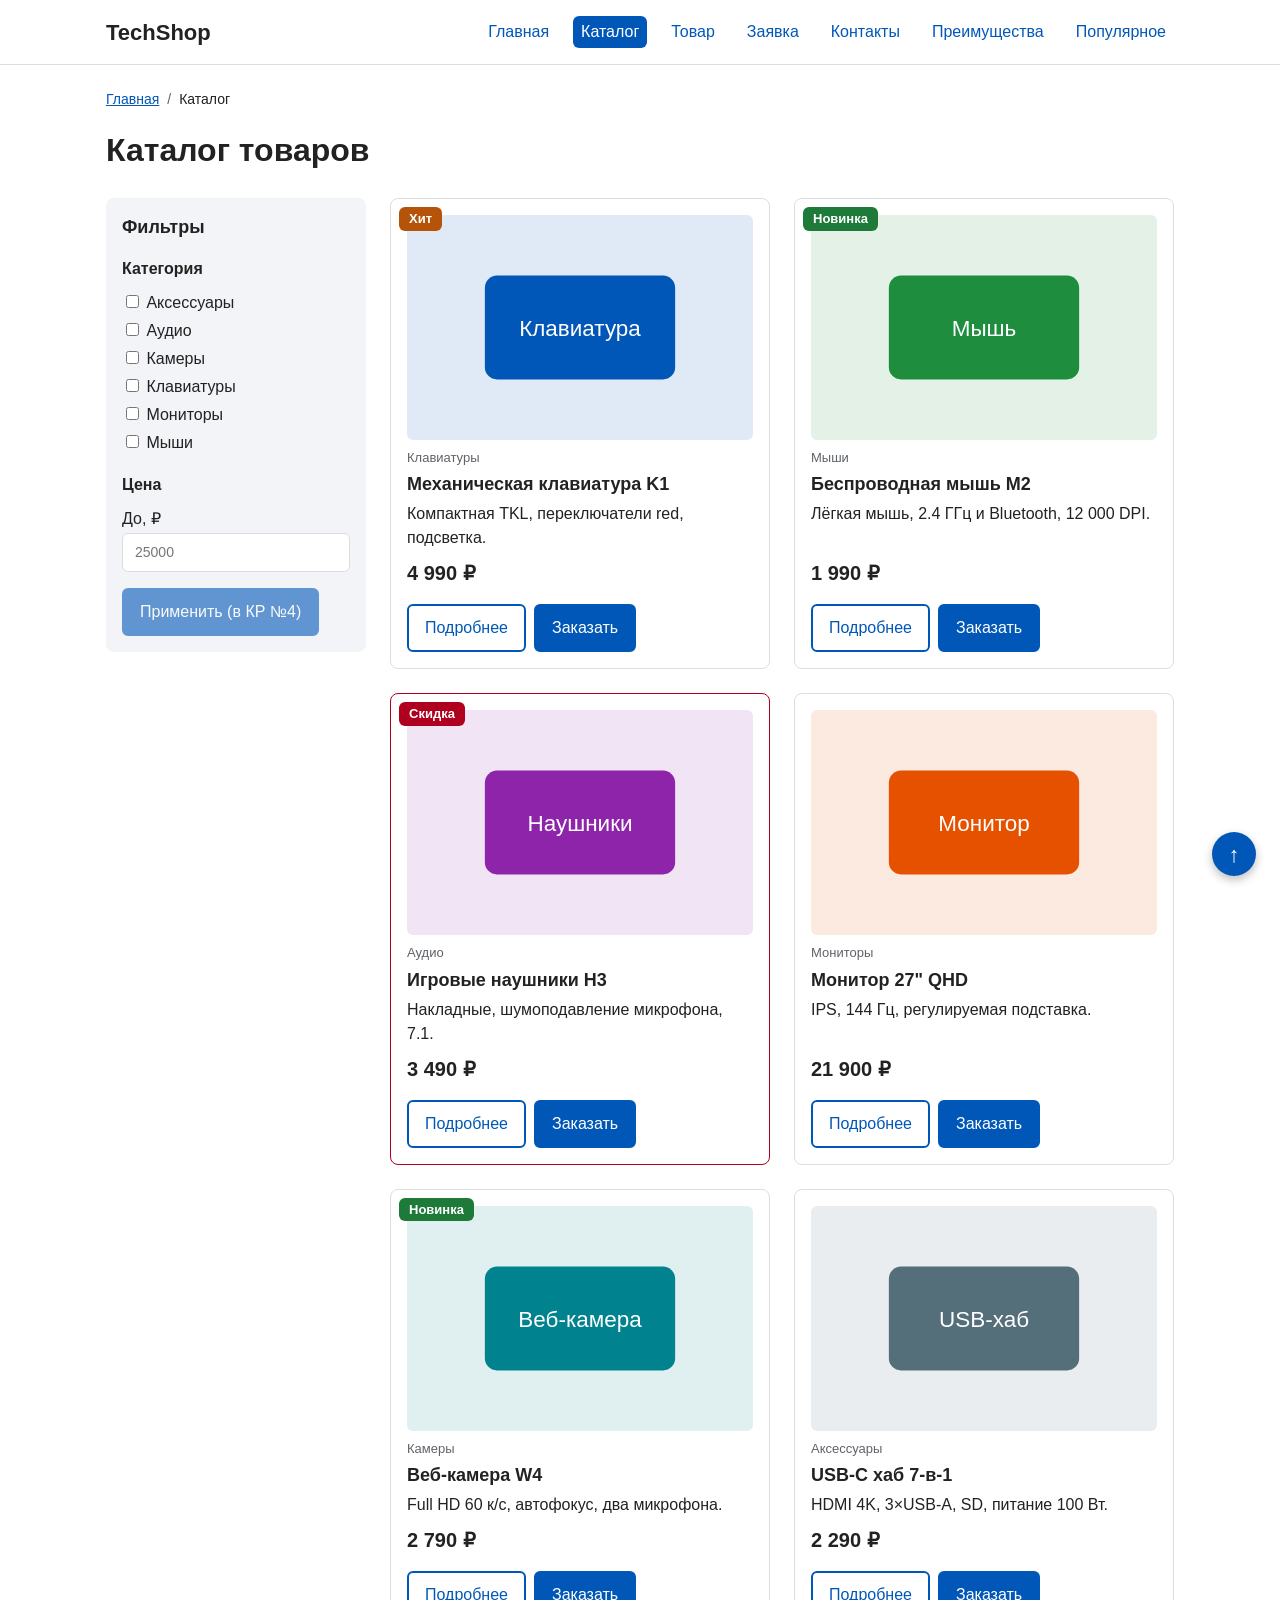
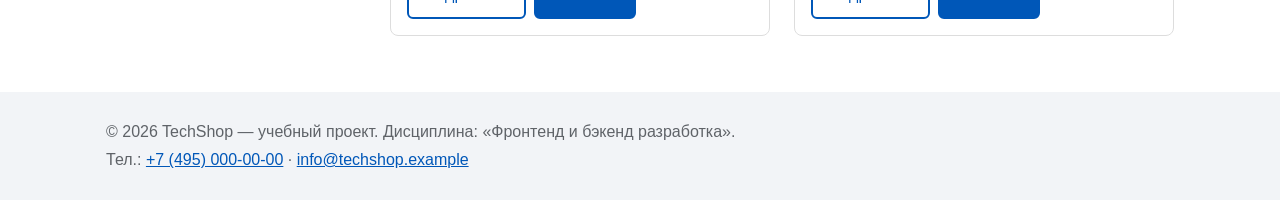
==== catalog.html @ a7a815f6 "feat: добавлена полная структура многостраничного сайта" ====
<!DOCTYPE html>
<html lang="ru">
<head>
  <meta charset="UTF-8">
  <meta name="viewport" content="width=device-width, initial-scale=1.0">
  <title>Каталог — TechShop</title>
  <meta name="description" content="Каталог компьютерной периферии TechShop: клавиатуры, мыши, наушники, мониторы.">
  <link rel="stylesheet" href="css/style.css">
  <script src="js/main.js" defer></script>
</head>
<body>
  <a class="skip-link" href="#main">Перейти к содержимому</a>
  <header class="site-header">
    <div class="site-header__inner">
      <a class="site-header__logo" href="index.html">TechShop</a>
      <nav class="site-nav" aria-label="Основная навигация">
        <ul class="site-nav__list">
          <li class="site-nav__item"><a class="site-nav__link" href="index.html">Главная</a></li>
          <li class="site-nav__item"><a class="site-nav__link site-nav__link--active" href="catalog.html" aria-current="page">Каталог</a></li>
          <li class="site-nav__item"><a class="site-nav__link" href="product.html">Товар</a></li>
          <li class="site-nav__item"><a class="site-nav__link" href="order.html">Заявка</a></li>
          <li class="site-nav__item"><a class="site-nav__link" href="contacts.html">Контакты</a></li>
          <li class="site-nav__item"><a class="site-nav__link" href="index.html#advantages">Преимущества</a></li>
          <li class="site-nav__item"><a class="site-nav__link" href="index.html#popular">Популярное</a></li>
        </ul>
      </nav>
    </div>
  </header>

  <main class="page" id="main">
    <nav class="breadcrumbs" aria-label="Хлебные крошки">
      <ol class="breadcrumbs__list">
        <li class="breadcrumbs__item"><a href="index.html">Главная</a></li>
        <li class="breadcrumbs__item" aria-current="page">Каталог</li>
      </ol>
    </nav>
    <h1 class="page__title">Каталог товаров</h1>
    <div class="catalog-layout">
      <aside class="filters" aria-label="Фильтры каталога">
        <h2 class="filters__title">Фильтры</h2>
        <form class="filters__form" action="#" method="get">
          <fieldset class="filters__group">
            <legend class="filters__legend">Категория</legend>
            <ul class="filters__list">
          <li class="filters__item"><label class="filters__label"><input type="checkbox" name="category" value="Аксессуары"> Аксессуары</label></li>
          <li class="filters__item"><label class="filters__label"><input type="checkbox" name="category" value="Аудио"> Аудио</label></li>
          <li class="filters__item"><label class="filters__label"><input type="checkbox" name="category" value="Камеры"> Камеры</label></li>
          <li class="filters__item"><label class="filters__label"><input type="checkbox" name="category" value="Клавиатуры"> Клавиатуры</label></li>
          <li class="filters__item"><label class="filters__label"><input type="checkbox" name="category" value="Мониторы"> Мониторы</label></li>
          <li class="filters__item"><label class="filters__label"><input type="checkbox" name="category" value="Мыши"> Мыши</label></li>
            </ul>
          </fieldset>
          <fieldset class="filters__group">
            <legend class="filters__legend">Цена</legend>
            <label class="filters__label" for="price-max">До, ₽</label>
            <input class="order-form__input" id="price-max" name="price-max" type="number" min="0" step="500" placeholder="25000">
          </fieldset>
          <button class="button" type="button" disabled>Применить (в КР №4)</button>
        </form>
      </aside>
      <section class="catalog-layout__list" aria-label="Список товаров">
        <div class="catalog-grid catalog-grid--two">
        <article class="product-card">
          <span class="product-card__badge product-card__badge--hit">Хит</span>
          <img class="product-card__image" src="images/keyboard.svg" alt="Механическая клавиатура K1" width="400" height="260" loading="lazy">
          <p class="product-card__category">Клавиатуры</p>
          <h3 class="product-card__title">Механическая клавиатура K1</h3>
          <p class="product-card__description">Компактная TKL, переключатели red, подсветка.</p>
          <p class="product-card__price">4 990 ₽</p>
          <div class="product-card__actions">
            <a class="button button--outline" href="product.html">Подробнее</a>
          <button class="button product-card__button" type="button" data-product="Механическая клавиатура K1">Заказать</button>
          </div>
        </article>
        <article class="product-card">
          <span class="product-card__badge product-card__badge--new">Новинка</span>
          <img class="product-card__image" src="images/mouse.svg" alt="Беспроводная мышь M2" width="400" height="260" loading="lazy">
          <p class="product-card__category">Мыши</p>
          <h3 class="product-card__title">Беспроводная мышь M2</h3>
          <p class="product-card__description">Лёгкая мышь, 2.4 ГГц и Bluetooth, 12 000 DPI.</p>
          <p class="product-card__price">1 990 ₽</p>
          <div class="product-card__actions">
            <a class="button button--outline" href="product.html">Подробнее</a>
          <button class="button product-card__button" type="button" data-product="Беспроводная мышь M2">Заказать</button>
          </div>
        </article>
        <article class="product-card product-card--discount">
          <span class="product-card__badge product-card__badge--sale">Скидка</span>
          <img class="product-card__image" src="images/headset.svg" alt="Игровые наушники H3" width="400" height="260" loading="lazy">
          <p class="product-card__category">Аудио</p>
          <h3 class="product-card__title">Игровые наушники H3</h3>
          <p class="product-card__description">Накладные, шумоподавление микрофона, 7.1.</p>
          <p class="product-card__price">3 490 ₽</p>
          <div class="product-card__actions">
            <a class="button button--outline" href="product.html">Подробнее</a>
          <button class="button product-card__button" type="button" data-product="Игровые наушники H3">Заказать</button>
          </div>
        </article>
        <article class="product-card">
          <img class="product-card__image" src="images/monitor.svg" alt="Монитор 27" QHD" width="400" height="260" loading="lazy">
          <p class="product-card__category">Мониторы</p>
          <h3 class="product-card__title">Монитор 27" QHD</h3>
          <p class="product-card__description">IPS, 144 Гц, регулируемая подставка.</p>
          <p class="product-card__price">21 900 ₽</p>
          <div class="product-card__actions">
            <a class="button button--outline" href="product.html">Подробнее</a>
          <button class="button product-card__button" type="button" data-product="Монитор 27" QHD">Заказать</button>
          </div>
        </article>
        <article class="product-card">
          <span class="product-card__badge product-card__badge--new">Новинка</span>
          <img class="product-card__image" src="images/webcam.svg" alt="Веб-камера W4" width="400" height="260" loading="lazy">
          <p class="product-card__category">Камеры</p>
          <h3 class="product-card__title">Веб-камера W4</h3>
          <p class="product-card__description">Full HD 60 к/с, автофокус, два микрофона.</p>
          <p class="product-card__price">2 790 ₽</p>
          <div class="product-card__actions">
            <a class="button button--outline" href="product.html">Подробнее</a>
          <button class="button product-card__button" type="button" data-product="Веб-камера W4">Заказать</button>
          </div>
        </article>
        <article class="product-card">
          <img class="product-card__image" src="images/hub.svg" alt="USB-C хаб 7-в-1" width="400" height="260" loading="lazy">
          <p class="product-card__category">Аксессуары</p>
          <h3 class="product-card__title">USB-C хаб 7-в-1</h3>
          <p class="product-card__description">HDMI 4K, 3×USB-A, SD, питание 100 Вт.</p>
          <p class="product-card__price">2 290 ₽</p>
          <div class="product-card__actions">
            <a class="button button--outline" href="product.html">Подробнее</a>
          <button class="button product-card__button" type="button" data-product="USB-C хаб 7-в-1">Заказать</button>
          </div>
        </article>
        </div>
      </section>
    </div>
  </main>

  <footer class="site-footer" id="contacts">
    <div class="site-footer__inner">
      <p class="site-footer__text">&copy; 2026 TechShop — учебный проект. Дисциплина: «Фронтенд и бэкенд разработка».</p>
      <p class="site-footer__text">Тел.: <a href="tel:+74950000000">+7 (495) 000-00-00</a> · <a href="mailto:info@techshop.example">info@techshop.example</a></p>
    </div>
  </footer>
  <a class="to-top" href="#main" aria-label="Наверх">↑</a>

  <dialog class="order-dialog" id="order-dialog" aria-labelledby="order-dialog-title">
    <h2 id="order-dialog-title">Быстрая заявка</h2>
    <form class="order-form" id="order-form" action="#" method="post" novalidate>
      <input id="selected-product" name="selected-product" type="hidden">
      <p class="order-form__selected" id="selected-product-label" hidden></p>
      <div class="order-form__field">
        <label class="order-form__label" for="order-name">Имя</label>
        <input class="order-form__input" id="order-name" name="name" type="text" placeholder="Введите ваше имя" minlength="2" autocomplete="given-name" required>
      </div>
      <div class="order-form__field">
        <label class="order-form__label" for="order-email">E-mail</label>
        <input class="order-form__input" id="order-email" name="email" type="email" placeholder="example@mail.ru" autocomplete="email" required>
      </div>
      <div class="order-form__field">
        <label class="order-form__label" for="order-phone">Телефон</label>
        <input class="order-form__input" id="order-phone" name="phone" type="tel" inputmode="tel" placeholder="+7 (900) 000-00-00" pattern="^\+7 \(\d{3}\) \d{3}-\d{2}-\d{2}$" required>
        <small class="order-form__hint">Формат: +7 (900) 000-00-00</small>
      </div>
      <div class="order-form__field">
        <label class="order-form__label" for="order-topic">Тема заявки</label>
        <select class="order-form__input" id="order-topic" name="topic" required>
          <option value="">Выберите тему</option>
          <option value="product">Заказ товара</option>
          <option value="consultation">Консультация</option>
          <option value="delivery">Доставка</option>
        </select>
      </div>
      <div class="order-form__field">
        <label class="order-form__label" for="order-comment">Комментарий</label>
        <textarea class="order-form__input" id="order-comment" name="comment" rows="3" placeholder="Дополнительная информация"></textarea>
      </div>
      <div class="order-form__field order-form__field--checkbox">
        <label class="order-form__label order-form__label--inline"><input id="order-agreement" name="agreement" type="checkbox" required> Я согласен на обработку данных</label>
      </div>
      <div class="order-form__actions">
        <button class="button button--outline" type="button" id="close-order-dialog">Закрыть</button>
        <button class="button" type="submit">Отправить заявку</button>
      </div>
    </form>
  </dialog>
  <p class="success-message" id="success-message" role="status" hidden>Заявка успешно отправлена!</p>
</body>
</html>
---- css/style.css ----
/* ===== Переменные ===== */
:root {
  --color-primary: #0057b8;
  --color-primary-dark: #003f86;
  --color-text: #222222;
  --color-bg: #ffffff;
  --color-bg-alt: #f2f4f7;
  --color-bg-hero: #eef5ff;
  --color-border: #dddddd;
  --color-danger: #b00020;
  --color-success: #1e7a38;
  --color-muted: #5f6368;
  --color-disabled: #cccccc;
  --color-hit: #b45309;
  --color-new: #1e7a38;
  --color-sale: #b00020;

  --space-xs: 4px;
  --space-sm: 8px;
  --space-md: 16px;
  --space-lg: 24px;
  --space-xl: 32px;

  --radius-sm: 6px;
  --radius-md: 8px;
  --radius-lg: 12px;
  --font-main: Arial, Helvetica, sans-serif;
  --container: 1100px;
  --header-height: 64px;
}

/* ===== База ===== */
* { box-sizing: border-box; }
html { scroll-behavior: smooth; scroll-padding-top: calc(var(--header-height) + var(--space-md)); }
body { margin: 0; font-family: var(--font-main); line-height: 1.5; color: var(--color-text); background: var(--color-bg); }
img { max-width: 100%; height: auto; display: block; }
a { color: var(--color-primary); }
a:focus-visible, input:focus-visible, select:focus-visible, textarea:focus-visible, summary:focus-visible {
  outline: 2px solid var(--color-primary); outline-offset: 3px;
}

.skip-link { position: absolute; left: var(--space-md); top: -100px; z-index: 300; padding: var(--space-sm) var(--space-md); background: var(--color-primary); color: #fff; border-radius: var(--radius-sm); }
.skip-link:focus { top: var(--space-sm); }

.page, .site-header__inner, .site-footer__inner { max-width: var(--container); margin: 0 auto; padding: var(--space-lg) var(--space-md); }
.page__title { margin: 0 0 var(--space-lg); }

/* ===== Шапка (sticky + z-index) ===== */
.site-header { position: sticky; top: 0; z-index: 100; background: var(--color-bg); border-bottom: 1px solid var(--color-border); }
.site-header__inner { display: flex; align-items: center; justify-content: space-between; flex-wrap: wrap; gap: var(--space-md); padding-top: var(--space-sm); padding-bottom: var(--space-sm); min-height: var(--header-height); }
.site-header__logo { font-size: 22px; font-weight: bold; text-decoration: none; color: var(--color-text); }
.site-nav__list { display: flex; flex-wrap: wrap; gap: var(--space-xs) var(--space-md); margin: 0; padding: 0; list-style: none; }
.site-nav__link { display: inline-block; padding: var(--space-xs) var(--space-sm); text-decoration: none; border-radius: var(--radius-sm); color: var(--color-primary); }
.site-nav__link:hover { background: var(--color-bg-hero); text-decoration: underline; }
.site-nav__link--active { background: var(--color-primary); color: #fff; }
.site-nav__link--active:hover { background: var(--color-primary-dark); }

/* ===== Подвал ===== */
.site-footer { background: var(--color-bg-alt); margin-top: var(--space-xl); }
.site-footer__text { margin: var(--space-xs) 0; color: var(--color-muted); }

/* ===== Кнопки ===== */
.button { display: inline-block; padding: 10px var(--space-md); font: inherit; color: #fff; background: var(--color-primary); border: 2px solid var(--color-primary); border-radius: var(--radius-sm); text-decoration: none; cursor: pointer; transition: background-color .2s, color .2s; }
.button:hover { background: var(--color-primary-dark); border-color: var(--color-primary-dark); }
.button:focus-visible { outline: 2px solid var(--color-primary); outline-offset: 3px; }
.button--outline { background: transparent; color: var(--color-primary); }
.button--outline:hover { color: #fff; }
button:disabled, .button--disabled { opacity: .6; cursor: not-allowed; }

/* ===== Hero ===== */
.hero { display: flex; align-items: center; min-height: 280px; padding: var(--space-xl); background: var(--color-bg-hero); border-radius: var(--radius-lg); margin-bottom: var(--space-xl); }
.hero__title { margin: 0 0 var(--space-md); font-size: 36px; }
.hero__text { max-width: 560px; margin: 0 0 var(--space-lg); font-size: 18px; }
.hero__actions { display: flex; flex-wrap: wrap; gap: var(--space-md); }

/* ===== Секции ===== */
.section { margin-bottom: var(--space-xl); }
.section__title { margin: 0 0 var(--space-md); }
.section__more { text-align: center; margin-top: var(--space-lg); }

.advantages { display: grid; grid-template-columns: repeat(auto-fit, minmax(210px, 1fr)); gap: var(--space-md); margin: 0; padding: 0; list-style: none; }
.advantages__item { padding: var(--space-md); background: var(--color-bg-alt); border-radius: var(--radius-md); }
.advantages__title { margin: 0 0 var(--space-xs); font-size: 18px; }
.advantages__item p { margin: 0; }

.note { padding: var(--space-md); border-left: 4px solid var(--color-primary); background: var(--color-bg-alt); border-radius: 0 var(--radius-md) var(--radius-md) 0; }
.note__title { margin: 0 0 var(--space-sm); font-size: 18px; }
.note__list { margin: 0; padding-left: var(--space-lg); }

/* ===== Сетка каталога (Grid) ===== */
.catalog-grid { display: grid; grid-template-columns: repeat(auto-fill, minmax(260px, 1fr)); gap: var(--space-lg); }
.catalog-layout { display: grid; grid-template-columns: 260px 1fr; gap: var(--space-lg); align-items: start; }
.catalog-layout__list { min-width: 0; }

/* ===== Карточка товара (relative + absolute badge) ===== */
.product-card { position: relative; display: flex; flex-direction: column; padding: var(--space-md); background: var(--color-bg); border: 1px solid var(--color-border); border-radius: var(--radius-md); transition: transform .2s, box-shadow .2s; }
.product-card:hover { transform: translateY(-4px); box-shadow: 0 8px 16px rgba(0,0,0,.12); }
.product-card:focus-within { box-shadow: 0 0 0 3px rgba(0,87,184,.25); }
.product-card--discount { border-color: var(--color-sale); }
.product-card__image { width: 100%; border-radius: var(--radius-sm); margin-bottom: var(--space-sm); }
.product-card__category { margin: 0; font-size: 13px; color: var(--color-muted); }
.product-card__title { margin: var(--space-xs) 0; font-size: 18px; }
.product-card__description { margin: 0 0 var(--space-sm); flex: 1; }
.product-card__price { margin: 0 0 var(--space-md); font-size: 20px; font-weight: bold; }
.product-card__actions { display: flex; flex-wrap: wrap; gap: var(--space-sm); }
.product-card__badge { position: absolute; top: var(--space-sm); left: var(--space-sm); z-index: 1; margin: 0; padding: 2px 10px; font-size: 13px; font-weight: bold; color: #fff; border-radius: var(--radius-sm); background: var(--color-primary); }
.product-card__badge--hit { background: var(--color-hit); }
.product-card__badge--new { background: var(--color-new); }
.product-card__badge--sale { background: var(--color-sale); }

/* ===== Фильтры (sticky) ===== */
.filters { position: sticky; top: calc(var(--header-height) + var(--space-md)); padding: var(--space-md); background: var(--color-bg-alt); border-radius: var(--radius-md); }
.filters__title { margin: 0 0 var(--space-md); font-size: 18px; }
.filters__group { margin: 0 0 var(--space-md); padding: 0; border: 0; }
.filters__legend { padding: 0; margin-bottom: var(--space-sm); font-weight: bold; }
.filters__list { margin: 0; padding: 0; list-style: none; }
.filters__label { display: block; padding: 2px 0; }

/* ===== Страница товара ===== */
.product-page { display: grid; grid-template-columns: 1fr 1fr; gap: var(--space-xl); margin-bottom: var(--space-xl); }
.product-page__image { width: 100%; border-radius: var(--radius-md); }
.product-page__title { margin: var(--space-sm) 0; }
.product-page__price { margin: var(--space-md) 0; font-size: 30px; font-weight: bold; }
.product-page__actions { display: flex; flex-wrap: wrap; gap: var(--space-md); }
.product-page__badge { position: static; display: inline-block; }

/* ===== Таблица ===== */
.table-wrap { overflow-x: auto; }
.spec-table { width: 100%; border-collapse: collapse; }
.spec-table__caption { padding: var(--space-sm) 0; text-align: left; font-weight: bold; color: var(--color-muted); }
.spec-table th, .spec-table td { padding: 10px var(--space-md); text-align: left; border: 1px solid var(--color-border); }
.spec-table thead th { background: var(--color-primary); color: #fff; }
.spec-table tbody th { background: var(--color-bg-alt); width: 35%; }
.spec-table tbody tr:hover td { background: var(--color-bg-hero); }

/* ===== FAQ ===== */
.faq { margin-bottom: var(--space-sm); padding: var(--space-sm) var(--space-md); border: 1px solid var(--color-border); border-radius: var(--radius-sm); }
.faq__question { cursor: pointer; font-weight: bold; }
.faq__answer { margin: var(--space-sm) 0 0; }

/* ===== Хлебные крошки ===== */
.breadcrumbs { margin-bottom: var(--space-md); font-size: 14px; }
.breadcrumbs__list { display: flex; flex-wrap: wrap; gap: var(--space-sm); margin: 0; padding: 0; list-style: none; }
.breadcrumbs__item + .breadcrumbs__item::before { content: "/"; margin-right: var(--space-sm); color: var(--color-muted); }

/* ===== Две колонки ===== */
.two-col { display: grid; grid-template-columns: 2fr 1fr; gap: var(--space-xl); align-items: start; }
.contact-list { font-style: normal; }
.contact-list__item { margin: 0 0 var(--space-sm); }

/* ===== Форма ===== */
.order-form { display: flex; flex-direction: column; gap: var(--space-md); }
.order-form__grid { display: grid; grid-template-columns: repeat(auto-fit, minmax(220px, 1fr)); gap: var(--space-md); }
.order-form__field { display: flex; flex-direction: column; gap: 6px; }
.order-form__label { font-size: 14px; font-weight: bold; }
.order-form__label--inline { display: flex; align-items: center; gap: var(--space-sm); font-weight: normal; }
.order-form__input { width: 100%; padding: var(--space-sm) 12px; font: inherit; font-size: 14px; border: 1px solid var(--color-border); border-radius: var(--radius-sm); transition: border-color .2s, box-shadow .2s; }
.order-form__input:hover { border-color: var(--color-muted); }
.order-form__input:focus-visible { outline: none; border-color: var(--color-primary); box-shadow: 0 0 0 3px rgba(0,87,184,.25); }
.order-form__input:disabled { background: var(--color-bg-alt); cursor: not-allowed; }
.order-form__input[aria-invalid="true"] { border-color: var(--color-danger); background: #fff8f8; }
.order-form__hint { font-size: 12px; color: var(--color-muted); }
.order-form__selected { margin: 0; padding: var(--space-sm); background: var(--color-bg-hero); border-radius: var(--radius-sm); }
.order-form__actions { display: flex; flex-wrap: wrap; justify-content: flex-end; gap: var(--space-md); }
.order-form--page .order-form__actions { justify-content: flex-start; }

/* ===== Модальное окно (<dialog>) ===== */
.order-dialog { width: calc(100% - 32px); max-width: 500px; max-height: 90vh; padding: var(--space-lg); border: 0; border-radius: var(--radius-md); box-shadow: 0 10px 25px rgba(0,0,0,.2); }
.order-dialog::backdrop { background: rgba(0,0,0,.5); }

.success-message { position: fixed; bottom: var(--space-lg); left: 50%; transform: translateX(-50%); z-index: 250; margin: 0; padding: 12px var(--space-lg); background: #e6f4ea; color: var(--color-success); border: 1px solid var(--color-success); border-radius: var(--radius-sm); }
.success-message[hidden] { display: none; }

/* ===== Кнопка «Наверх» (fixed + z-index) ===== */
.to-top { position: fixed; right: var(--space-lg); bottom: var(--space-lg); z-index: 200; display: flex; align-items: center; justify-content: center; width: 44px; height: 44px; font-size: 22px; text-decoration: none; color: #fff; background: var(--color-primary); border-radius: 50%; box-shadow: 0 4px 10px rgba(0,0,0,.25); transition: background-color .2s; }
.to-top:hover { background: var(--color-primary-dark); }
.to-top:focus-visible { outline: 2px solid var(--color-primary); outline-offset: 3px; }

/* ===== Узкие экраны (минимум; полная адаптивность — в КР №3) ===== */
@media (max-width: 800px) {
  .catalog-layout, .product-page, .two-col { grid-template-columns: 1fr; }
  .filters { position: static; }
}
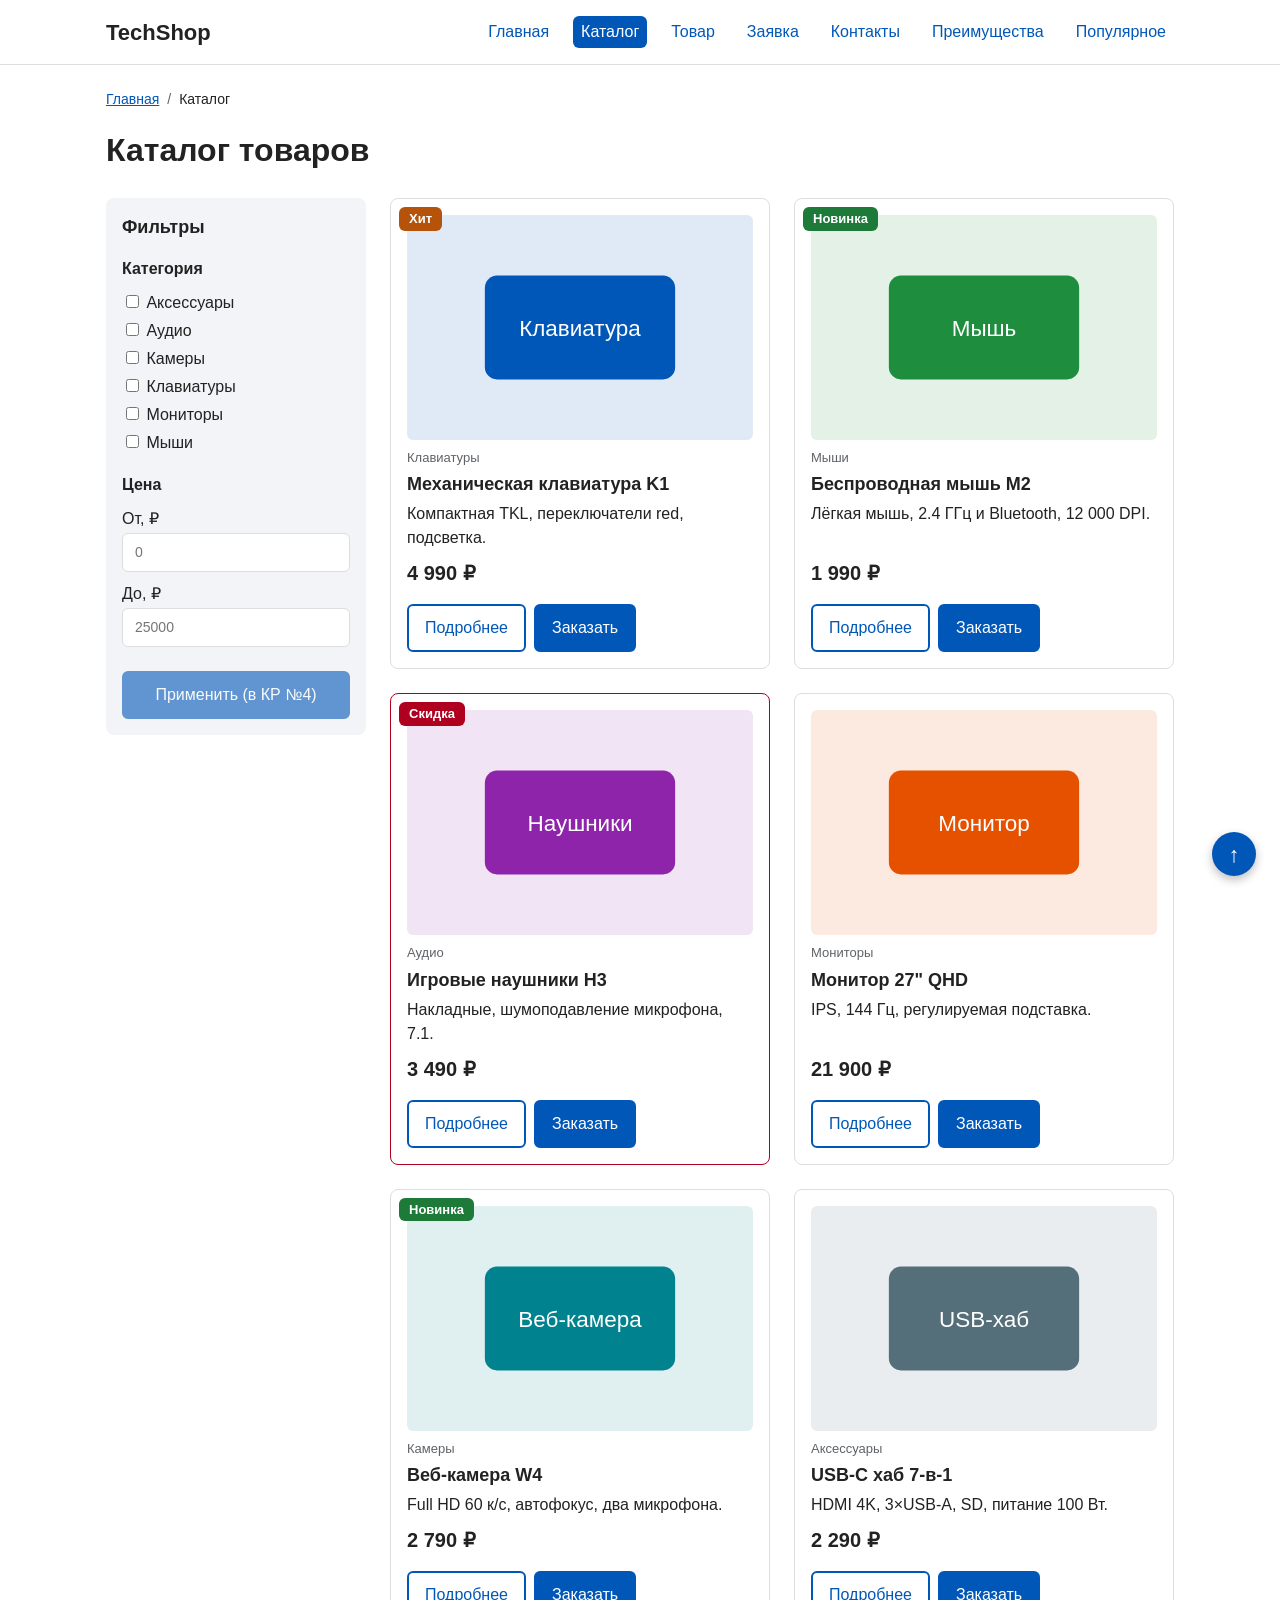
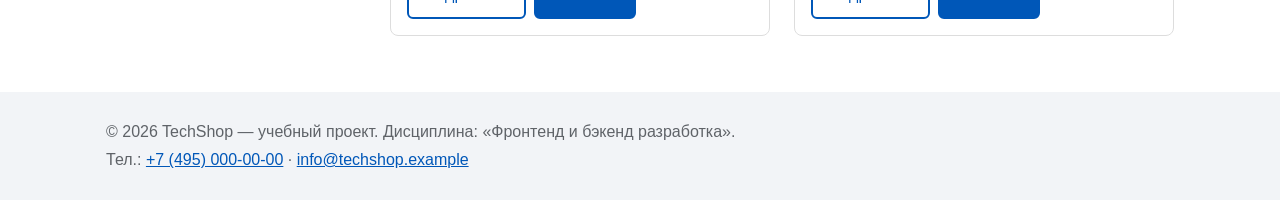
==== commit bc4c309c: "feat: add Flexbox navigation and CSS Grid catalog layout" ====
--- a/catalog.html
+++ b/catalog.html
@@ -5,6 +5,9 @@
   <meta name="viewport" content="width=device-width, initial-scale=1.0">
   <title>Каталог — TechShop</title>
   <meta name="description" content="Каталог компьютерной периферии TechShop: клавиатуры, мыши, наушники, мониторы.">
+  <meta property="og:type" content="website">
+  <meta property="og:title" content="Каталог — TechShop">
+  <meta property="og:description" content="Каталог компьютерной периферии TechShop: клавиатуры, мыши, наушники, мониторы.">
   <link rel="stylesheet" href="css/style.css">
   <script src="js/main.js" defer></script>
 </head>
@@ -36,30 +39,32 @@
     </nav>
     <h1 class="page__title">Каталог товаров</h1>
     <div class="catalog-layout">
-      <aside class="filters" aria-label="Фильтры каталога">
-        <h2 class="filters__title">Фильтры</h2>
-        <form class="filters__form" action="#" method="get">
-          <fieldset class="filters__group">
-            <legend class="filters__legend">Категория</legend>
-            <ul class="filters__list">
-          <li class="filters__item"><label class="filters__label"><input type="checkbox" name="category" value="Аксессуары"> Аксессуары</label></li>
-          <li class="filters__item"><label class="filters__label"><input type="checkbox" name="category" value="Аудио"> Аудио</label></li>
-          <li class="filters__item"><label class="filters__label"><input type="checkbox" name="category" value="Камеры"> Камеры</label></li>
-          <li class="filters__item"><label class="filters__label"><input type="checkbox" name="category" value="Клавиатуры"> Клавиатуры</label></li>
-          <li class="filters__item"><label class="filters__label"><input type="checkbox" name="category" value="Мониторы"> Мониторы</label></li>
-          <li class="filters__item"><label class="filters__label"><input type="checkbox" name="category" value="Мыши"> Мыши</label></li>
+      <aside class="catalog-filters" aria-label="Фильтры каталога">
+        <h2 class="catalog-filters__title">Фильтры</h2>
+        <form class="catalog-filters__form" action="#" method="get">
+          <fieldset class="catalog-filters__group">
+            <legend class="catalog-filters__legend">Категория</legend>
+            <ul class="catalog-filters__list">
+          <li class="catalog-filters__item"><label class="catalog-filters__label"><input type="checkbox" name="category" value="Аксессуары"> Аксессуары</label></li>
+          <li class="catalog-filters__item"><label class="catalog-filters__label"><input type="checkbox" name="category" value="Аудио"> Аудио</label></li>
+          <li class="catalog-filters__item"><label class="catalog-filters__label"><input type="checkbox" name="category" value="Камеры"> Камеры</label></li>
+          <li class="catalog-filters__item"><label class="catalog-filters__label"><input type="checkbox" name="category" value="Клавиатуры"> Клавиатуры</label></li>
+          <li class="catalog-filters__item"><label class="catalog-filters__label"><input type="checkbox" name="category" value="Мониторы"> Мониторы</label></li>
+          <li class="catalog-filters__item"><label class="catalog-filters__label"><input type="checkbox" name="category" value="Мыши"> Мыши</label></li>
             </ul>
           </fieldset>
-          <fieldset class="filters__group">
-            <legend class="filters__legend">Цена</legend>
-            <label class="filters__label" for="price-max">До, ₽</label>
-            <input class="order-form__input" id="price-max" name="price-max" type="number" min="0" step="500" placeholder="25000">
+          <fieldset class="catalog-filters__group">
+            <legend class="catalog-filters__legend">Цена</legend>
+            <label class="catalog-filters__label" for="price-min">От, ₽</label>
+            <input class="catalog-filters__input" id="price-min" name="price-min" type="number" min="0" step="500" placeholder="0">
+            <label class="catalog-filters__label" for="price-max">До, ₽</label>
+            <input class="catalog-filters__input" id="price-max" name="price-max" type="number" min="0" step="500" placeholder="25000">
           </fieldset>
           <button class="button" type="button" disabled>Применить (в КР №4)</button>
         </form>
       </aside>
-      <section class="catalog-layout__list" aria-label="Список товаров">
-        <div class="catalog-grid catalog-grid--two">
+      <section class="catalog-products" aria-label="Список товаров">
+        <div class="products-grid">
         <article class="product-card">
           <span class="product-card__badge product-card__badge--hit">Хит</span>
           <img class="product-card__image" src="images/keyboard.svg" alt="Механическая клавиатура K1" width="400" height="260" loading="lazy">
@@ -97,14 +102,14 @@
           </div>
         </article>
         <article class="product-card">
-          <img class="product-card__image" src="images/monitor.svg" alt="Монитор 27" QHD" width="400" height="260" loading="lazy">
+          <img class="product-card__image" src="images/monitor.svg" alt="Монитор 27&quot; QHD" width="400" height="260" loading="lazy">
           <p class="product-card__category">Мониторы</p>
           <h3 class="product-card__title">Монитор 27" QHD</h3>
           <p class="product-card__description">IPS, 144 Гц, регулируемая подставка.</p>
           <p class="product-card__price">21 900 ₽</p>
           <div class="product-card__actions">
             <a class="button button--outline" href="product.html">Подробнее</a>
-          <button class="button product-card__button" type="button" data-product="Монитор 27" QHD">Заказать</button>
+          <button class="button product-card__button" type="button" data-product="Монитор 27&quot; QHD">Заказать</button>
           </div>
         </article>
         <article class="product-card">
--- a/css/style.css
+++ b/css/style.css
@@ -39,6 +39,9 @@
   outline: 2px solid var(--color-primary); outline-offset: 3px;
 }
 
+/* Подсветка цели якорной ссылки */
+.section:target, .site-footer:target { outline: 2px dashed var(--color-primary); outline-offset: 4px; }
+
 .skip-link { position: absolute; left: var(--space-md); top: -100px; z-index: 300; padding: var(--space-sm) var(--space-md); background: var(--color-primary); color: #fff; border-radius: var(--radius-sm); }
 .skip-link:focus { top: var(--space-sm); }
 
@@ -49,7 +52,7 @@
 .site-header { position: sticky; top: 0; z-index: 100; background: var(--color-bg); border-bottom: 1px solid var(--color-border); }
 .site-header__inner { display: flex; align-items: center; justify-content: space-between; flex-wrap: wrap; gap: var(--space-md); padding-top: var(--space-sm); padding-bottom: var(--space-sm); min-height: var(--header-height); }
 .site-header__logo { font-size: 22px; font-weight: bold; text-decoration: none; color: var(--color-text); }
-.site-nav__list { display: flex; flex-wrap: wrap; gap: var(--space-xs) var(--space-md); margin: 0; padding: 0; list-style: none; }
+.site-nav__list { display: flex; flex-wrap: wrap; justify-content: flex-end; align-items: center; gap: var(--space-xs) var(--space-md); margin: 0; padding: 0; list-style: none; }
 .site-nav__link { display: inline-block; padding: var(--space-xs) var(--space-sm); text-decoration: none; border-radius: var(--radius-sm); color: var(--color-primary); }
 .site-nav__link:hover { background: var(--color-bg-hero); text-decoration: underline; }
 .site-nav__link--active { background: var(--color-primary); color: #fff; }
@@ -87,10 +90,11 @@
 .note__title { margin: 0 0 var(--space-sm); font-size: 18px; }
 .note__list { margin: 0; padding-left: var(--space-lg); }
 
-/* ===== Сетка каталога (Grid) ===== */
-.catalog-grid { display: grid; grid-template-columns: repeat(auto-fill, minmax(260px, 1fr)); gap: var(--space-lg); }
-.catalog-layout { display: grid; grid-template-columns: 260px 1fr; gap: var(--space-lg); align-items: start; }
-.catalog-layout__list { min-width: 0; }
+/* ===== Сетка товаров и макет каталога (Grid) ===== */
+.products-grid { display: grid; grid-template-columns: repeat(auto-fill, minmax(260px, 1fr)); gap: var(--space-lg); }
+.catalog-layout { display: grid; grid-template-columns: 260px 1fr; grid-template-areas: "filters products"; gap: var(--space-lg); align-items: start; }
+.catalog-filters { grid-area: filters; }
+.catalog-products { grid-area: products; min-width: 0; }
 
 /* ===== Карточка товара (relative + absolute badge) ===== */
 .product-card { position: relative; display: flex; flex-direction: column; padding: var(--space-md); background: var(--color-bg); border: 1px solid var(--color-border); border-radius: var(--radius-md); transition: transform .2s, box-shadow .2s; }
@@ -108,13 +112,17 @@
 .product-card__badge--new { background: var(--color-new); }
 .product-card__badge--sale { background: var(--color-sale); }
 
-/* ===== Фильтры (sticky) ===== */
-.filters { position: sticky; top: calc(var(--header-height) + var(--space-md)); padding: var(--space-md); background: var(--color-bg-alt); border-radius: var(--radius-md); }
-.filters__title { margin: 0 0 var(--space-md); font-size: 18px; }
-.filters__group { margin: 0 0 var(--space-md); padding: 0; border: 0; }
-.filters__legend { padding: 0; margin-bottom: var(--space-sm); font-weight: bold; }
-.filters__list { margin: 0; padding: 0; list-style: none; }
-.filters__label { display: block; padding: 2px 0; }
+/* ===== Фильтры каталога (sticky) ===== */
+.catalog-filters { position: sticky; top: calc(var(--header-height) + var(--space-md)); padding: var(--space-md); background: var(--color-bg-alt); border-radius: var(--radius-md); }
+.catalog-filters__title { margin: 0 0 var(--space-md); font-size: 18px; }
+.catalog-filters__form { display: grid; gap: var(--space-md); }
+.catalog-filters__group { margin: 0; padding: 0; border: 0; }
+.catalog-filters__legend { padding: 0; margin-bottom: var(--space-sm); font-weight: bold; }
+.catalog-filters__list { margin: 0; padding: 0; list-style: none; }
+.catalog-filters__label { display: block; padding: 2px 0; }
+.catalog-filters__input { width: 100%; margin-bottom: var(--space-sm); padding: var(--space-sm) 12px; font: inherit; font-size: 14px; border: 1px solid var(--color-border); border-radius: var(--radius-sm); }
+.catalog-filters__input:hover { border-color: var(--color-muted); }
+.catalog-filters__input:focus-visible { outline: 2px solid var(--color-primary); outline-offset: 3px; }
 
 /* ===== Страница товара ===== */
 .product-page { display: grid; grid-template-columns: 1fr 1fr; gap: var(--space-xl); margin-bottom: var(--space-xl); }
@@ -178,6 +186,7 @@
 
 /* ===== Узкие экраны (минимум; полная адаптивность — в КР №3) ===== */
 @media (max-width: 800px) {
-  .catalog-layout, .product-page, .two-col { grid-template-columns: 1fr; }
-  .filters { position: static; }
+  .catalog-layout { grid-template-columns: 1fr; grid-template-areas: "filters" "products"; }
+  .product-page, .two-col { grid-template-columns: 1fr; }
+  .catalog-filters { position: static; }
 }
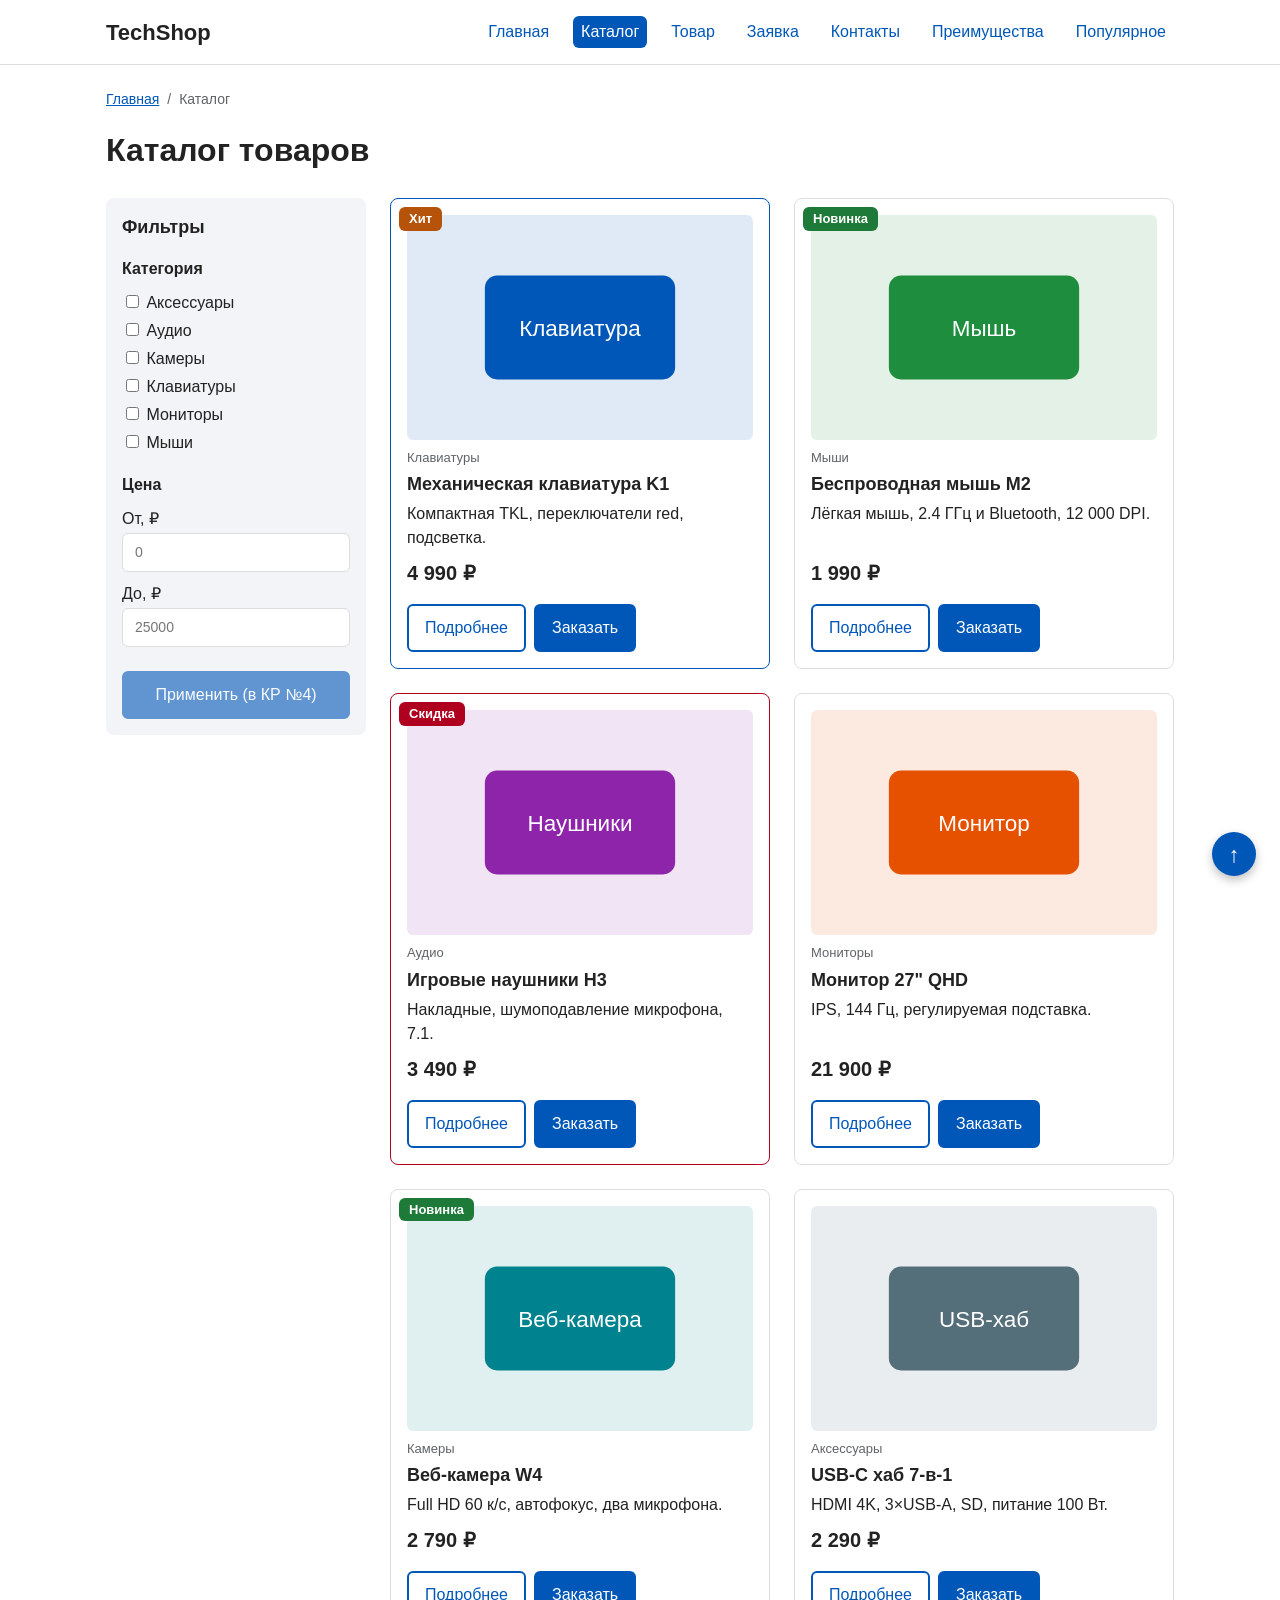
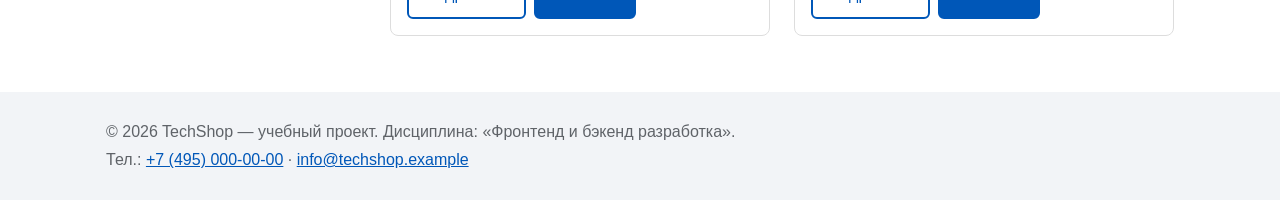
==== commit af6d83dd: "refactor: apply BEM naming to CSS classes" ====
--- a/catalog.html
+++ b/catalog.html
@@ -33,8 +33,8 @@
   <main class="page" id="main">
     <nav class="breadcrumbs" aria-label="Хлебные крошки">
       <ol class="breadcrumbs__list">
-        <li class="breadcrumbs__item"><a href="index.html">Главная</a></li>
-        <li class="breadcrumbs__item" aria-current="page">Каталог</li>
+        <li class="breadcrumbs__item"><a class="breadcrumbs__link" href="index.html">Главная</a></li>
+        <li class="breadcrumbs__item"><span class="breadcrumbs__current" aria-current="page">Каталог</span></li>
       </ol>
     </nav>
     <h1 class="page__title">Каталог товаров</h1>
@@ -60,45 +60,45 @@
             <label class="catalog-filters__label" for="price-max">До, ₽</label>
             <input class="catalog-filters__input" id="price-max" name="price-max" type="number" min="0" step="500" placeholder="25000">
           </fieldset>
-          <button class="button" type="button" disabled>Применить (в КР №4)</button>
+          <button class="button button--primary" type="button" disabled>Применить (в КР №4)</button>
         </form>
       </aside>
       <section class="catalog-products" aria-label="Список товаров">
         <div class="products-grid">
-        <article class="product-card">
-          <span class="product-card__badge product-card__badge--hit">Хит</span>
+        <article class="product-card product-card--featured">
+          <span class="badge badge--hit product-card__badge">Хит</span>
           <img class="product-card__image" src="images/keyboard.svg" alt="Механическая клавиатура K1" width="400" height="260" loading="lazy">
           <p class="product-card__category">Клавиатуры</p>
           <h3 class="product-card__title">Механическая клавиатура K1</h3>
           <p class="product-card__description">Компактная TKL, переключатели red, подсветка.</p>
           <p class="product-card__price">4 990 ₽</p>
           <div class="product-card__actions">
-            <a class="button button--outline" href="product.html">Подробнее</a>
-          <button class="button product-card__button" type="button" data-product="Механическая клавиатура K1">Заказать</button>
+            <a class="button button--secondary" href="product.html">Подробнее</a>
+            <button class="button button--primary product-card__button" type="button" data-product="Механическая клавиатура K1">Заказать</button>
           </div>
         </article>
         <article class="product-card">
-          <span class="product-card__badge product-card__badge--new">Новинка</span>
+          <span class="badge badge--new product-card__badge">Новинка</span>
           <img class="product-card__image" src="images/mouse.svg" alt="Беспроводная мышь M2" width="400" height="260" loading="lazy">
           <p class="product-card__category">Мыши</p>
           <h3 class="product-card__title">Беспроводная мышь M2</h3>
           <p class="product-card__description">Лёгкая мышь, 2.4 ГГц и Bluetooth, 12 000 DPI.</p>
           <p class="product-card__price">1 990 ₽</p>
           <div class="product-card__actions">
-            <a class="button button--outline" href="product.html">Подробнее</a>
-          <button class="button product-card__button" type="button" data-product="Беспроводная мышь M2">Заказать</button>
+            <a class="button button--secondary" href="product.html">Подробнее</a>
+            <button class="button button--primary product-card__button" type="button" data-product="Беспроводная мышь M2">Заказать</button>
           </div>
         </article>
         <article class="product-card product-card--discount">
-          <span class="product-card__badge product-card__badge--sale">Скидка</span>
+          <span class="badge badge--sale product-card__badge">Скидка</span>
           <img class="product-card__image" src="images/headset.svg" alt="Игровые наушники H3" width="400" height="260" loading="lazy">
           <p class="product-card__category">Аудио</p>
           <h3 class="product-card__title">Игровые наушники H3</h3>
           <p class="product-card__description">Накладные, шумоподавление микрофона, 7.1.</p>
           <p class="product-card__price">3 490 ₽</p>
           <div class="product-card__actions">
-            <a class="button button--outline" href="product.html">Подробнее</a>
-          <button class="button product-card__button" type="button" data-product="Игровые наушники H3">Заказать</button>
+            <a class="button button--secondary" href="product.html">Подробнее</a>
+            <button class="button button--primary product-card__button" type="button" data-product="Игровые наушники H3">Заказать</button>
           </div>
         </article>
         <article class="product-card">
@@ -108,20 +108,20 @@
           <p class="product-card__description">IPS, 144 Гц, регулируемая подставка.</p>
           <p class="product-card__price">21 900 ₽</p>
           <div class="product-card__actions">
-            <a class="button button--outline" href="product.html">Подробнее</a>
-          <button class="button product-card__button" type="button" data-product="Монитор 27&quot; QHD">Заказать</button>
+            <a class="button button--secondary" href="product.html">Подробнее</a>
+            <button class="button button--primary product-card__button" type="button" data-product="Монитор 27&quot; QHD">Заказать</button>
           </div>
         </article>
         <article class="product-card">
-          <span class="product-card__badge product-card__badge--new">Новинка</span>
+          <span class="badge badge--new product-card__badge">Новинка</span>
           <img class="product-card__image" src="images/webcam.svg" alt="Веб-камера W4" width="400" height="260" loading="lazy">
           <p class="product-card__category">Камеры</p>
           <h3 class="product-card__title">Веб-камера W4</h3>
           <p class="product-card__description">Full HD 60 к/с, автофокус, два микрофона.</p>
           <p class="product-card__price">2 790 ₽</p>
           <div class="product-card__actions">
-            <a class="button button--outline" href="product.html">Подробнее</a>
-          <button class="button product-card__button" type="button" data-product="Веб-камера W4">Заказать</button>
+            <a class="button button--secondary" href="product.html">Подробнее</a>
+            <button class="button button--primary product-card__button" type="button" data-product="Веб-камера W4">Заказать</button>
           </div>
         </article>
         <article class="product-card">
@@ -131,8 +131,8 @@
           <p class="product-card__description">HDMI 4K, 3×USB-A, SD, питание 100 Вт.</p>
           <p class="product-card__price">2 290 ₽</p>
           <div class="product-card__actions">
-            <a class="button button--outline" href="product.html">Подробнее</a>
-          <button class="button product-card__button" type="button" data-product="USB-C хаб 7-в-1">Заказать</button>
+            <a class="button button--secondary" href="product.html">Подробнее</a>
+            <button class="button button--primary product-card__button" type="button" data-product="USB-C хаб 7-в-1">Заказать</button>
           </div>
         </article>
         </div>
@@ -149,7 +149,7 @@
   <a class="to-top" href="#main" aria-label="Наверх">↑</a>
 
   <dialog class="order-dialog" id="order-dialog" aria-labelledby="order-dialog-title">
-    <h2 id="order-dialog-title">Быстрая заявка</h2>
+    <h2 class="order-dialog__title" id="order-dialog-title">Быстрая заявка</h2>
     <form class="order-form" id="order-form" action="#" method="post" novalidate>
       <input id="selected-product" name="selected-product" type="hidden">
       <p class="order-form__selected" id="selected-product-label" hidden></p>
@@ -168,7 +168,7 @@
       </div>
       <div class="order-form__field">
         <label class="order-form__label" for="order-topic">Тема заявки</label>
-        <select class="order-form__input" id="order-topic" name="topic" required>
+        <select class="order-form__select" id="order-topic" name="topic" required>
           <option value="">Выберите тему</option>
           <option value="product">Заказ товара</option>
           <option value="consultation">Консультация</option>
@@ -177,14 +177,14 @@
       </div>
       <div class="order-form__field">
         <label class="order-form__label" for="order-comment">Комментарий</label>
-        <textarea class="order-form__input" id="order-comment" name="comment" rows="3" placeholder="Дополнительная информация"></textarea>
+        <textarea class="order-form__textarea" id="order-comment" name="comment" rows="3" placeholder="Дополнительная информация"></textarea>
       </div>
       <div class="order-form__field order-form__field--checkbox">
         <label class="order-form__label order-form__label--inline"><input id="order-agreement" name="agreement" type="checkbox" required> Я согласен на обработку данных</label>
       </div>
       <div class="order-form__actions">
-        <button class="button button--outline" type="button" id="close-order-dialog">Закрыть</button>
-        <button class="button" type="submit">Отправить заявку</button>
+        <button class="button button--secondary" type="button" id="close-order-dialog">Закрыть</button>
+        <button class="button button--primary" type="submit">Отправить заявку</button>
       </div>
     </form>
   </dialog>
--- a/css/style.css
+++ b/css/style.css
@@ -25,7 +25,7 @@
   --radius-md: 8px;
   --radius-lg: 12px;
   --font-main: Arial, Helvetica, sans-serif;
-  --container: 1100px;
+  --container-width: 1100px;
   --header-height: 64px;
 }
 
@@ -45,7 +45,7 @@
 .skip-link { position: absolute; left: var(--space-md); top: -100px; z-index: 300; padding: var(--space-sm) var(--space-md); background: var(--color-primary); color: #fff; border-radius: var(--radius-sm); }
 .skip-link:focus { top: var(--space-sm); }
 
-.page, .site-header__inner, .site-footer__inner { max-width: var(--container); margin: 0 auto; padding: var(--space-lg) var(--space-md); }
+.page, .site-header__inner, .site-footer__inner { max-width: var(--container-width); margin: 0 auto; padding: var(--space-lg) var(--space-md); }
 .page__title { margin: 0 0 var(--space-lg); }
 
 /* ===== Шапка (sticky + z-index) ===== */
@@ -62,13 +62,14 @@
 .site-footer { background: var(--color-bg-alt); margin-top: var(--space-xl); }
 .site-footer__text { margin: var(--space-xs) 0; color: var(--color-muted); }
 
-/* ===== Кнопки ===== */
-.button { display: inline-block; padding: 10px var(--space-md); font: inherit; color: #fff; background: var(--color-primary); border: 2px solid var(--color-primary); border-radius: var(--radius-sm); text-decoration: none; cursor: pointer; transition: background-color .2s, color .2s; }
-.button:hover { background: var(--color-primary-dark); border-color: var(--color-primary-dark); }
+/* ===== Кнопка (блок button) ===== */
+.button { display: inline-block; padding: 10px var(--space-md); font: inherit; border: 2px solid var(--color-primary); border-radius: var(--radius-sm); text-decoration: none; cursor: pointer; transition: background-color .2s, color .2s; }
 .button:focus-visible { outline: 2px solid var(--color-primary); outline-offset: 3px; }
-.button--outline { background: transparent; color: var(--color-primary); }
-.button--outline:hover { color: #fff; }
-button:disabled, .button--disabled { opacity: .6; cursor: not-allowed; }
+.button--primary { color: #fff; background: var(--color-primary); }
+.button--primary:hover { background: var(--color-primary-dark); border-color: var(--color-primary-dark); }
+.button--secondary { color: var(--color-primary); background: transparent; }
+.button--secondary:hover { color: #fff; background: var(--color-primary); }
+.button:disabled, .button--disabled { opacity: .6; cursor: not-allowed; }
 
 /* ===== Hero ===== */
 .hero { display: flex; align-items: center; min-height: 280px; padding: var(--space-xl); background: var(--color-bg-hero); border-radius: var(--radius-lg); margin-bottom: var(--space-xl); }
@@ -84,7 +85,7 @@
 .advantages { display: grid; grid-template-columns: repeat(auto-fit, minmax(210px, 1fr)); gap: var(--space-md); margin: 0; padding: 0; list-style: none; }
 .advantages__item { padding: var(--space-md); background: var(--color-bg-alt); border-radius: var(--radius-md); }
 .advantages__title { margin: 0 0 var(--space-xs); font-size: 18px; }
-.advantages__item p { margin: 0; }
+.advantages__text { margin: 0; }
 
 .note { padding: var(--space-md); border-left: 4px solid var(--color-primary); background: var(--color-bg-alt); border-radius: 0 var(--radius-md) var(--radius-md) 0; }
 .note__title { margin: 0 0 var(--space-sm); font-size: 18px; }
@@ -100,6 +101,7 @@
 .product-card { position: relative; display: flex; flex-direction: column; padding: var(--space-md); background: var(--color-bg); border: 1px solid var(--color-border); border-radius: var(--radius-md); transition: transform .2s, box-shadow .2s; }
 .product-card:hover { transform: translateY(-4px); box-shadow: 0 8px 16px rgba(0,0,0,.12); }
 .product-card:focus-within { box-shadow: 0 0 0 3px rgba(0,87,184,.25); }
+.product-card--featured { border-color: var(--color-primary); }
 .product-card--discount { border-color: var(--color-sale); }
 .product-card__image { width: 100%; border-radius: var(--radius-sm); margin-bottom: var(--space-sm); }
 .product-card__category { margin: 0; font-size: 13px; color: var(--color-muted); }
@@ -107,10 +109,13 @@
 .product-card__description { margin: 0 0 var(--space-sm); flex: 1; }
 .product-card__price { margin: 0 0 var(--space-md); font-size: 20px; font-weight: bold; }
 .product-card__actions { display: flex; flex-wrap: wrap; gap: var(--space-sm); }
-.product-card__badge { position: absolute; top: var(--space-sm); left: var(--space-sm); z-index: 1; margin: 0; padding: 2px 10px; font-size: 13px; font-weight: bold; color: #fff; border-radius: var(--radius-sm); background: var(--color-primary); }
-.product-card__badge--hit { background: var(--color-hit); }
-.product-card__badge--new { background: var(--color-new); }
-.product-card__badge--sale { background: var(--color-sale); }
+.product-card__badge { position: absolute; top: var(--space-sm); left: var(--space-sm); z-index: 1; }
+
+/* ===== Бейдж (блок badge) ===== */
+.badge { display: inline-block; margin: 0; padding: 2px 10px; font-size: 13px; font-weight: bold; color: #fff; border-radius: var(--radius-sm); background: var(--color-primary); }
+.badge--hit { background: var(--color-hit); }
+.badge--new { background: var(--color-new); }
+.badge--sale { background: var(--color-sale); }
 
 /* ===== Фильтры каталога (sticky) ===== */
 .catalog-filters { position: sticky; top: calc(var(--header-height) + var(--space-md)); padding: var(--space-md); background: var(--color-bg-alt); border-radius: var(--radius-md); }
@@ -130,26 +135,27 @@
 .product-page__title { margin: var(--space-sm) 0; }
 .product-page__price { margin: var(--space-md) 0; font-size: 30px; font-weight: bold; }
 .product-page__actions { display: flex; flex-wrap: wrap; gap: var(--space-md); }
-.product-page__badge { position: static; display: inline-block; }
 
 /* ===== Таблица ===== */
 .table-wrap { overflow-x: auto; }
 .spec-table { width: 100%; border-collapse: collapse; }
 .spec-table__caption { padding: var(--space-sm) 0; text-align: left; font-weight: bold; color: var(--color-muted); }
-.spec-table th, .spec-table td { padding: 10px var(--space-md); text-align: left; border: 1px solid var(--color-border); }
-.spec-table thead th { background: var(--color-primary); color: #fff; }
-.spec-table tbody th { background: var(--color-bg-alt); width: 35%; }
-.spec-table tbody tr:hover td { background: var(--color-bg-hero); }
+.spec-table__head-cell, .spec-table__row-head, .spec-table__cell { padding: 10px var(--space-md); text-align: left; border: 1px solid var(--color-border); }
+.spec-table__head-cell { background: var(--color-primary); color: #fff; }
+.spec-table__row-head { width: 35%; background: var(--color-bg-alt); }
+.spec-table__row:hover .spec-table__cell { background: var(--color-bg-hero); }
 
 /* ===== FAQ ===== */
 .faq { margin-bottom: var(--space-sm); padding: var(--space-sm) var(--space-md); border: 1px solid var(--color-border); border-radius: var(--radius-sm); }
 .faq__question { cursor: pointer; font-weight: bold; }
 .faq__answer { margin: var(--space-sm) 0 0; }
 
-/* ===== Хлебные крошки ===== */
-.breadcrumbs { margin-bottom: var(--space-md); font-size: 14px; }
+/* ===== Хлебные крошки (блок breadcrumbs) ===== */
+.breadcrumbs { margin-bottom: var(--space-md); font-size: 14px; color: var(--color-muted); }
 .breadcrumbs__list { display: flex; flex-wrap: wrap; gap: var(--space-sm); margin: 0; padding: 0; list-style: none; }
 .breadcrumbs__item + .breadcrumbs__item::before { content: "/"; margin-right: var(--space-sm); color: var(--color-muted); }
+.breadcrumbs__link { color: var(--color-primary); }
+.breadcrumbs__current { color: var(--color-muted); }
 
 /* ===== Две колонки ===== */
 .two-col { display: grid; grid-template-columns: 2fr 1fr; gap: var(--space-xl); align-items: start; }
@@ -162,19 +168,20 @@
 .order-form__field { display: flex; flex-direction: column; gap: 6px; }
 .order-form__label { font-size: 14px; font-weight: bold; }
 .order-form__label--inline { display: flex; align-items: center; gap: var(--space-sm); font-weight: normal; }
-.order-form__input { width: 100%; padding: var(--space-sm) 12px; font: inherit; font-size: 14px; border: 1px solid var(--color-border); border-radius: var(--radius-sm); transition: border-color .2s, box-shadow .2s; }
-.order-form__input:hover { border-color: var(--color-muted); }
-.order-form__input:focus-visible { outline: none; border-color: var(--color-primary); box-shadow: 0 0 0 3px rgba(0,87,184,.25); }
-.order-form__input:disabled { background: var(--color-bg-alt); cursor: not-allowed; }
-.order-form__input[aria-invalid="true"] { border-color: var(--color-danger); background: #fff8f8; }
+.order-form__input, .order-form__select, .order-form__textarea { width: 100%; padding: var(--space-sm) 12px; font: inherit; font-size: 14px; border: 1px solid var(--color-border); border-radius: var(--radius-sm); transition: border-color .2s, box-shadow .2s; }
+.order-form__input:hover, .order-form__select:hover, .order-form__textarea:hover { border-color: var(--color-muted); }
+.order-form__input:focus-visible, .order-form__select:focus-visible, .order-form__textarea:focus-visible { outline: none; border-color: var(--color-primary); box-shadow: 0 0 0 3px rgba(0,87,184,.25); }
+.order-form__input:disabled, .order-form__select:disabled, .order-form__textarea:disabled { background: var(--color-bg-alt); cursor: not-allowed; }
+.order-form__input[aria-invalid="true"], .order-form__select[aria-invalid="true"], .order-form__textarea[aria-invalid="true"] { border-color: var(--color-danger); background: #fff8f8; }
 .order-form__hint { font-size: 12px; color: var(--color-muted); }
 .order-form__selected { margin: 0; padding: var(--space-sm); background: var(--color-bg-hero); border-radius: var(--radius-sm); }
 .order-form__actions { display: flex; flex-wrap: wrap; justify-content: flex-end; gap: var(--space-md); }
-.order-form--page .order-form__actions { justify-content: flex-start; }
+.order-form__actions--start { justify-content: flex-start; }
 
 /* ===== Модальное окно (<dialog>) ===== */
 .order-dialog { width: calc(100% - 32px); max-width: 500px; max-height: 90vh; padding: var(--space-lg); border: 0; border-radius: var(--radius-md); box-shadow: 0 10px 25px rgba(0,0,0,.2); }
 .order-dialog::backdrop { background: rgba(0,0,0,.5); }
+.order-dialog__title { margin-top: 0; }
 
 .success-message { position: fixed; bottom: var(--space-lg); left: 50%; transform: translateX(-50%); z-index: 250; margin: 0; padding: 12px var(--space-lg); background: #e6f4ea; color: var(--color-success); border: 1px solid var(--color-success); border-radius: var(--radius-sm); }
 .success-message[hidden] { display: none; }
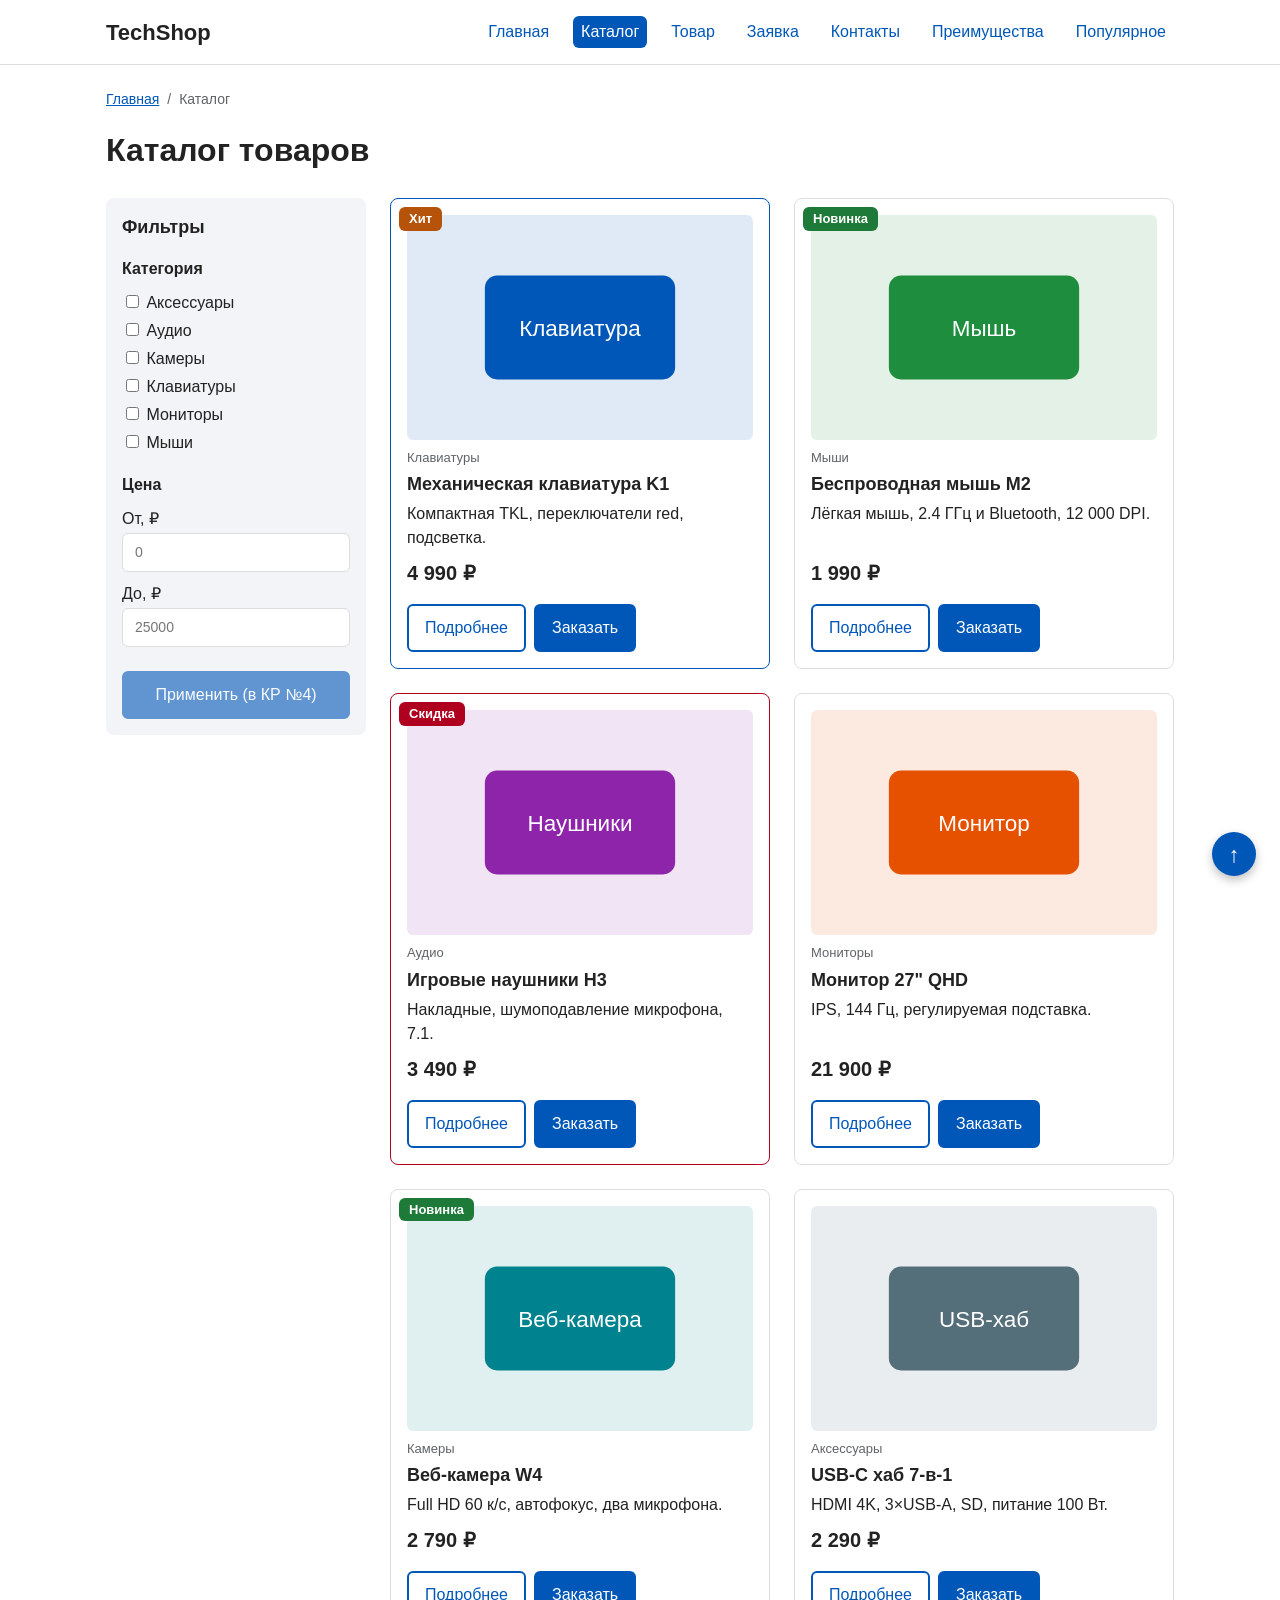
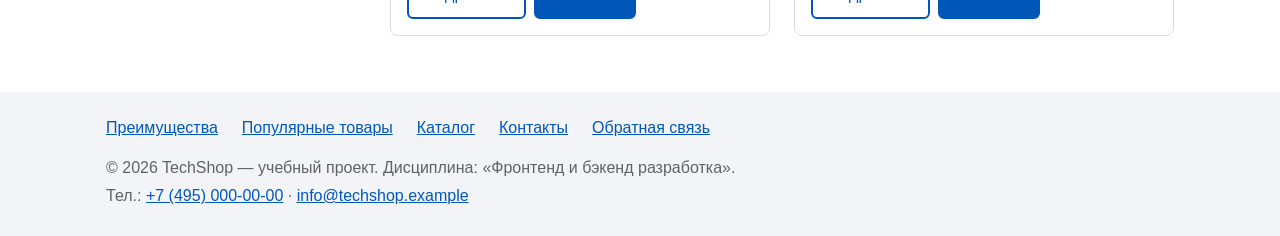
==== commit 736b0bf0: "fix: prepare HTML CSS project for submission" ====
--- a/catalog.html
+++ b/catalog.html
@@ -142,6 +142,15 @@
 
   <footer class="site-footer" id="contacts">
     <div class="site-footer__inner">
+      <nav class="site-footer__nav" aria-label="Навигация в подвале">
+        <ul class="site-footer__list">
+          <li class="site-footer__item"><a class="site-footer__link" href="index.html#advantages">Преимущества</a></li>
+          <li class="site-footer__item"><a class="site-footer__link" href="index.html#popular">Популярные товары</a></li>
+          <li class="site-footer__item"><a class="site-footer__link" href="catalog.html">Каталог</a></li>
+          <li class="site-footer__item"><a class="site-footer__link" href="contacts.html">Контакты</a></li>
+          <li class="site-footer__item"><a class="site-footer__link" href="index.html#contacts">Обратная связь</a></li>
+        </ul>
+      </nav>
       <p class="site-footer__text">&copy; 2026 TechShop — учебный проект. Дисциплина: «Фронтенд и бэкенд разработка».</p>
       <p class="site-footer__text">Тел.: <a href="tel:+74950000000">+7 (495) 000-00-00</a> · <a href="mailto:info@techshop.example">info@techshop.example</a></p>
     </div>
--- a/css/style.css
+++ b/css/style.css
@@ -61,6 +61,9 @@
 /* ===== Подвал ===== */
 .site-footer { background: var(--color-bg-alt); margin-top: var(--space-xl); }
 .site-footer__text { margin: var(--space-xs) 0; color: var(--color-muted); }
+.site-footer__list { display: flex; flex-wrap: wrap; gap: var(--space-xs) var(--space-lg); margin: 0 0 var(--space-md); padding: 0; list-style: none; }
+.site-footer__link { color: var(--color-primary); }
+.site-footer__link:hover { text-decoration: none; }
 
 /* ===== Кнопка (блок button) ===== */
 .button { display: inline-block; padding: 10px var(--space-md); font: inherit; border: 2px solid var(--color-primary); border-radius: var(--radius-sm); text-decoration: none; cursor: pointer; transition: background-color .2s, color .2s; }
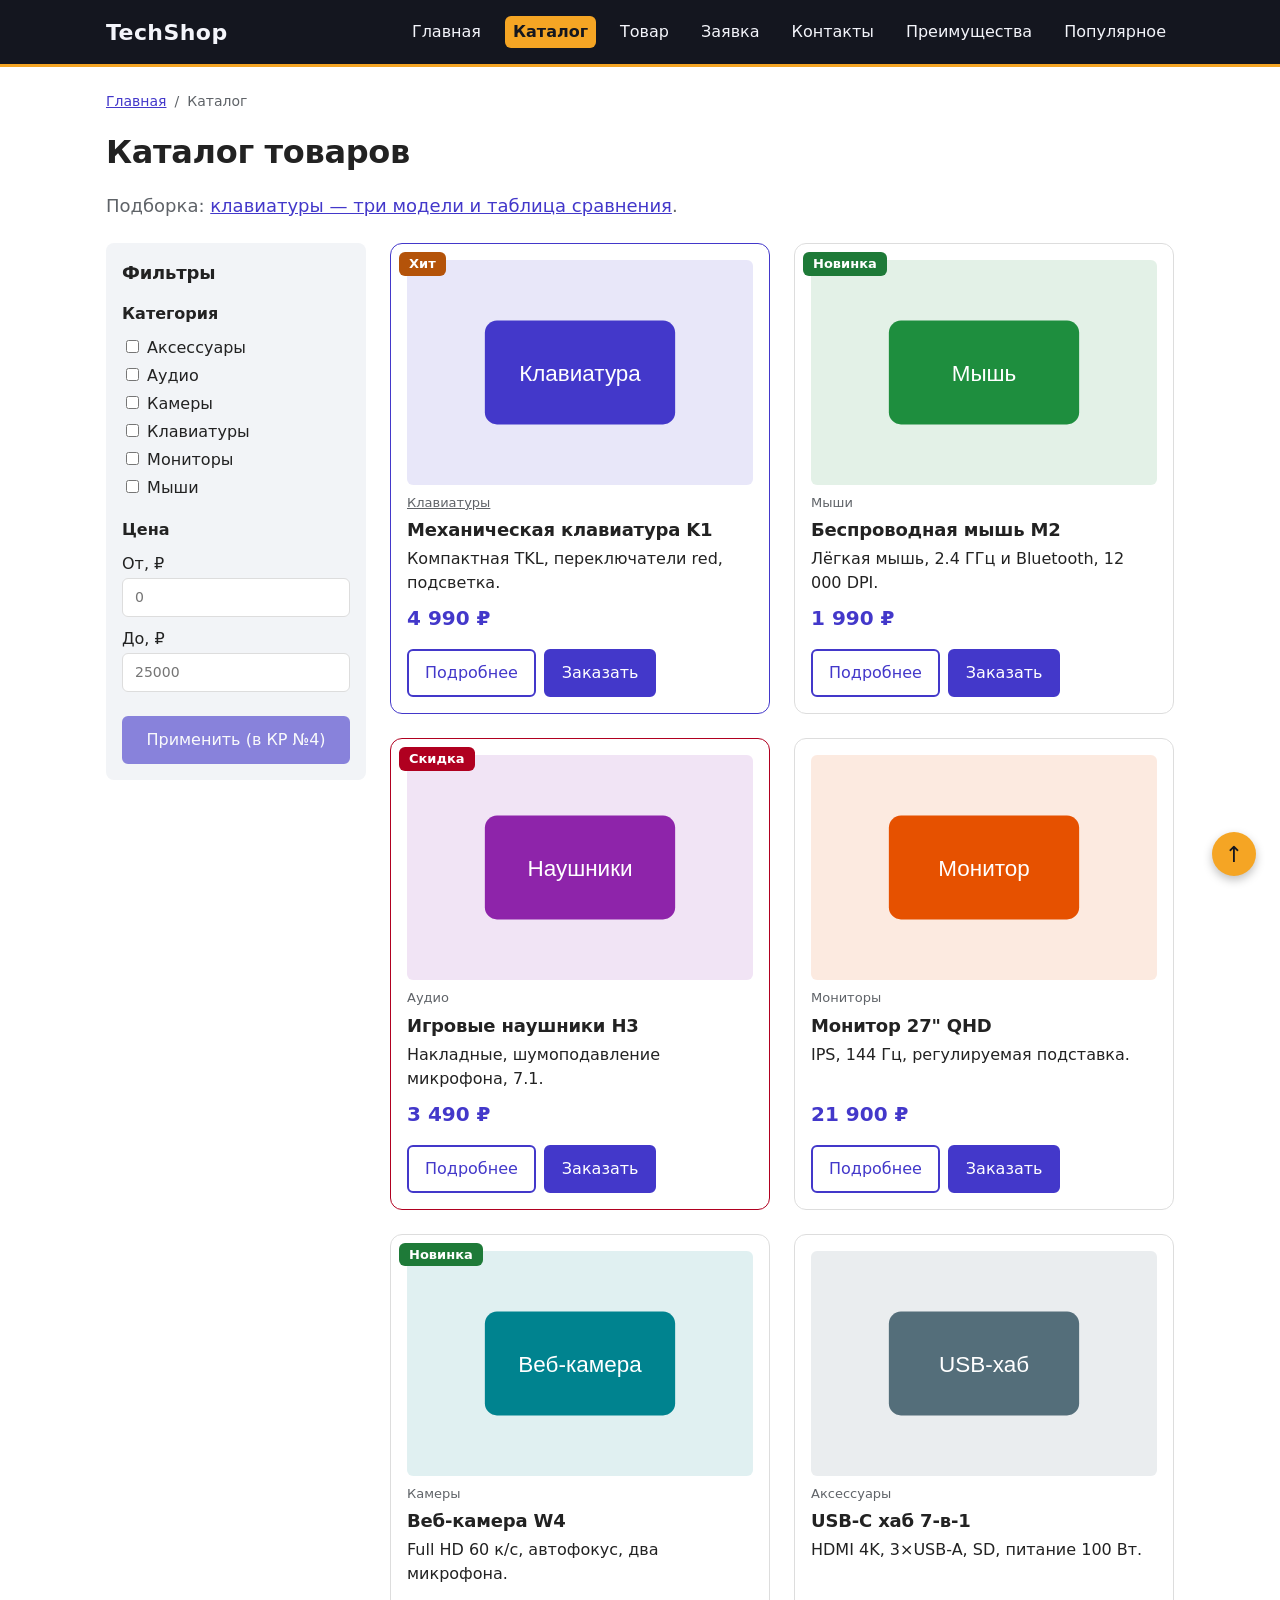
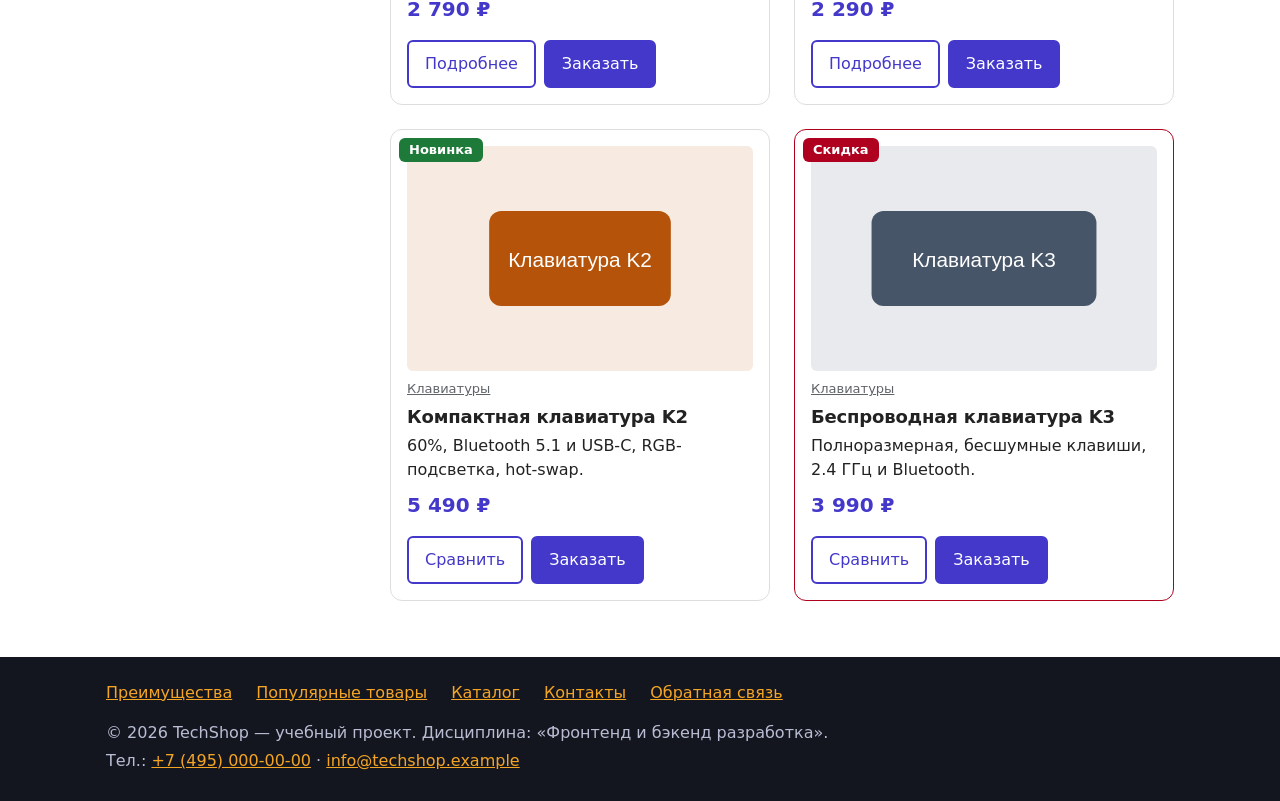
==== commit cff60895: "feat: add category page, reviews, comparison table and new visual style" ====
--- a/catalog.html
+++ b/catalog.html
@@ -38,6 +38,7 @@
       </ol>
     </nav>
     <h1 class="page__title">Каталог товаров</h1>
+    <p class="page__lead">Подборка: <a href="category.html">клавиатуры — три модели и таблица сравнения</a>.</p>
     <div class="catalog-layout">
       <aside class="catalog-filters" aria-label="Фильтры каталога">
         <h2 class="catalog-filters__title">Фильтры</h2>
@@ -68,7 +69,7 @@
         <article class="product-card product-card--featured">
           <span class="badge badge--hit product-card__badge">Хит</span>
           <img class="product-card__image" src="images/keyboard.svg" alt="Механическая клавиатура K1" width="400" height="260" loading="lazy">
-          <p class="product-card__category">Клавиатуры</p>
+          <p class="product-card__category"><a class="product-card__category-link" href="category.html">Клавиатуры</a></p>
           <h3 class="product-card__title">Механическая клавиатура K1</h3>
           <p class="product-card__description">Компактная TKL, переключатели red, подсветка.</p>
           <p class="product-card__price">4 990 ₽</p>
@@ -133,6 +134,30 @@
           <div class="product-card__actions">
             <a class="button button--secondary" href="product.html">Подробнее</a>
             <button class="button button--primary product-card__button" type="button" data-product="USB-C хаб 7-в-1">Заказать</button>
+          </div>
+        </article>
+        <article class="product-card">
+          <span class="badge badge--new product-card__badge">Новинка</span>
+          <img class="product-card__image" src="images/keyboard2.svg" alt="Компактная клавиатура K2" width="400" height="260" loading="lazy">
+          <p class="product-card__category"><a class="product-card__category-link" href="category.html">Клавиатуры</a></p>
+          <h3 class="product-card__title">Компактная клавиатура K2</h3>
+          <p class="product-card__description">60%, Bluetooth 5.1 и USB-C, RGB-подсветка, hot-swap.</p>
+          <p class="product-card__price">5 490 ₽</p>
+          <div class="product-card__actions">
+            <a class="button button--secondary" href="category.html#compare">Сравнить</a>
+            <button class="button button--primary product-card__button" type="button" data-product="Компактная клавиатура K2">Заказать</button>
+          </div>
+        </article>
+        <article class="product-card product-card--discount">
+          <span class="badge badge--sale product-card__badge">Скидка</span>
+          <img class="product-card__image" src="images/keyboard3.svg" alt="Беспроводная клавиатура K3" width="400" height="260" loading="lazy">
+          <p class="product-card__category"><a class="product-card__category-link" href="category.html">Клавиатуры</a></p>
+          <h3 class="product-card__title">Беспроводная клавиатура K3</h3>
+          <p class="product-card__description">Полноразмерная, бесшумные клавиши, 2.4 ГГц и Bluetooth.</p>
+          <p class="product-card__price">3 990 ₽</p>
+          <div class="product-card__actions">
+            <a class="button button--secondary" href="category.html#compare">Сравнить</a>
+            <button class="button button--primary product-card__button" type="button" data-product="Беспроводная клавиатура K3">Заказать</button>
           </div>
         </article>
         </div>
@@ -152,7 +177,7 @@
         </ul>
       </nav>
       <p class="site-footer__text">&copy; 2026 TechShop — учебный проект. Дисциплина: «Фронтенд и бэкенд разработка».</p>
-      <p class="site-footer__text">Тел.: <a href="tel:+74950000000">+7 (495) 000-00-00</a> · <a href="mailto:info@techshop.example">info@techshop.example</a></p>
+      <p class="site-footer__text">Тел.: <a class="site-footer__link" href="tel:+74950000000">+7 (495) 000-00-00</a> · <a class="site-footer__link" href="mailto:info@techshop.example">info@techshop.example</a></p>
     </div>
   </footer>
   <a class="to-top" href="#main" aria-label="Наверх">↑</a>
--- a/css/style.css
+++ b/css/style.css
@@ -1,11 +1,11 @@
 /* ===== Переменные ===== */
 :root {
-  --color-primary: #0057b8;
-  --color-primary-dark: #003f86;
+  --color-primary: #4338ca;
+  --color-primary-dark: #312e81;
   --color-text: #222222;
   --color-bg: #ffffff;
   --color-bg-alt: #f2f4f7;
-  --color-bg-hero: #eef5ff;
+  --color-bg-hero: #eef0ff;
   --color-border: #dddddd;
   --color-danger: #b00020;
   --color-success: #1e7a38;
@@ -14,6 +14,12 @@
   --color-hit: #b45309;
   --color-new: #1e7a38;
   --color-sale: #b00020;
+  --color-accent: #f5a524;
+  --color-accent-hover: #ffc247;
+  --color-accent-dark: #d97706;
+  --color-surface-dark: #14161f;
+  --color-on-dark: #f4f5fb;
+  --color-on-dark-muted: #b9bdd3;
 
   --space-xs: 4px;
   --space-sm: 8px;
@@ -24,7 +30,8 @@
   --radius-sm: 6px;
   --radius-md: 8px;
   --radius-lg: 12px;
-  --font-main: Arial, Helvetica, sans-serif;
+  --font-main: "Segoe UI", system-ui, -apple-system, Roboto, "Helvetica Neue", Arial, sans-serif;
+  --font-heading: "Trebuchet MS", "Segoe UI", system-ui, sans-serif;
   --container-width: 1100px;
   --header-height: 64px;
 }
@@ -47,22 +54,27 @@
 
 .page, .site-header__inner, .site-footer__inner { max-width: var(--container-width); margin: 0 auto; padding: var(--space-lg) var(--space-md); }
 .page__title { margin: 0 0 var(--space-lg); }
+.page__lead { margin: calc(var(--space-sm) * -1) 0 var(--space-lg); font-size: 18px; color: var(--color-muted); }
+.hero__title, .page__title, .section__title, .product-page__title, .product-card__title, .note__title, .advantages__title, .catalog-filters__title { font-family: var(--font-heading); letter-spacing: -.01em; }
 
 /* ===== Шапка (sticky + z-index) ===== */
-.site-header { position: sticky; top: 0; z-index: 100; background: var(--color-bg); border-bottom: 1px solid var(--color-border); }
+.site-header { position: sticky; top: 0; z-index: 100; background: var(--color-surface-dark); border-bottom: 3px solid var(--color-accent); }
 .site-header__inner { display: flex; align-items: center; justify-content: space-between; flex-wrap: wrap; gap: var(--space-md); padding-top: var(--space-sm); padding-bottom: var(--space-sm); min-height: var(--header-height); }
-.site-header__logo { font-size: 22px; font-weight: bold; text-decoration: none; color: var(--color-text); }
+.site-header__logo { font-family: var(--font-heading); font-size: 22px; font-weight: bold; letter-spacing: .02em; text-decoration: none; color: var(--color-on-dark); }
+.site-header__logo:focus-visible, .site-nav__link:focus-visible { outline-color: var(--color-accent); }
 .site-nav__list { display: flex; flex-wrap: wrap; justify-content: flex-end; align-items: center; gap: var(--space-xs) var(--space-md); margin: 0; padding: 0; list-style: none; }
-.site-nav__link { display: inline-block; padding: var(--space-xs) var(--space-sm); text-decoration: none; border-radius: var(--radius-sm); color: var(--color-primary); }
-.site-nav__link:hover { background: var(--color-bg-hero); text-decoration: underline; }
-.site-nav__link--active { background: var(--color-primary); color: #fff; }
-.site-nav__link--active:hover { background: var(--color-primary-dark); }
+.site-nav__link { display: inline-block; padding: var(--space-xs) var(--space-sm); text-decoration: none; border-radius: var(--radius-sm); color: var(--color-on-dark); }
+.site-nav__link:hover { background: rgba(255,255,255,.14); text-decoration: underline; }
+.site-nav__link--active { background: var(--color-accent); color: var(--color-surface-dark); font-weight: bold; }
+.site-nav__link--active:hover { background: var(--color-accent-hover); }
 
 /* ===== Подвал ===== */
-.site-footer { background: var(--color-bg-alt); margin-top: var(--space-xl); }
-.site-footer__text { margin: var(--space-xs) 0; color: var(--color-muted); }
+.site-footer { background: var(--color-surface-dark); margin-top: var(--space-xl); }
+.site-footer:target { outline-color: var(--color-accent); }
+.site-footer__text { margin: var(--space-xs) 0; color: var(--color-on-dark-muted); }
 .site-footer__list { display: flex; flex-wrap: wrap; gap: var(--space-xs) var(--space-lg); margin: 0 0 var(--space-md); padding: 0; list-style: none; }
-.site-footer__link { color: var(--color-primary); }
+.site-footer__link { color: var(--color-accent); }
+.site-footer__link:focus-visible { outline-color: var(--color-accent); }
 .site-footer__link:hover { text-decoration: none; }
 
 /* ===== Кнопка (блок button) ===== */
@@ -73,24 +85,32 @@
 .button--secondary { color: var(--color-primary); background: transparent; }
 .button--secondary:hover { color: #fff; background: var(--color-primary); }
 .button:disabled, .button--disabled { opacity: .6; cursor: not-allowed; }
+.button--accent { color: var(--color-surface-dark); background: var(--color-accent); border-color: var(--color-accent); font-weight: bold; }
+.button--accent:hover { background: var(--color-accent-hover); border-color: var(--color-accent-hover); }
+.button--light { color: var(--color-on-dark); background: transparent; border-color: var(--color-on-dark); }
+.button--light:hover { color: var(--color-surface-dark); background: var(--color-on-dark); }
+.button--accent:focus-visible, .button--light:focus-visible { outline-color: var(--color-on-dark); }
+.button--small { padding: 6px 12px; font-size: 14px; }
 
 /* ===== Hero ===== */
-.hero { display: flex; align-items: center; min-height: 280px; padding: var(--space-xl); background: var(--color-bg-hero); border-radius: var(--radius-lg); margin-bottom: var(--space-xl); }
-.hero__title { margin: 0 0 var(--space-md); font-size: 36px; }
-.hero__text { max-width: 560px; margin: 0 0 var(--space-lg); font-size: 18px; }
+.hero { position: relative; display: flex; align-items: center; min-height: 280px; padding: var(--space-xl); overflow: hidden; color: var(--color-on-dark); background: linear-gradient(135deg, var(--color-surface-dark) 0%, #2b2a6b 100%); border-radius: var(--radius-lg); margin-bottom: var(--space-xl); }
+.hero::after { content: ""; position: absolute; top: -70px; right: -70px; width: 260px; height: 260px; border-radius: 50%; background: radial-gradient(circle, rgba(245,165,36,.4), transparent 70%); pointer-events: none; }
+.hero__title { margin: 0 0 var(--space-md); font-size: 38px; line-height: 1.15; }
+.hero__text { max-width: 560px; margin: 0 0 var(--space-lg); font-size: 18px; color: var(--color-on-dark-muted); }
 .hero__actions { display: flex; flex-wrap: wrap; gap: var(--space-md); }
 
 /* ===== Секции ===== */
 .section { margin-bottom: var(--space-xl); }
 .section__title { margin: 0 0 var(--space-md); }
+.section__title::after { content: ""; display: block; width: 48px; height: 4px; margin-top: var(--space-sm); border-radius: 2px; background: var(--color-accent); }
 .section__more { text-align: center; margin-top: var(--space-lg); }
 
 .advantages { display: grid; grid-template-columns: repeat(auto-fit, minmax(210px, 1fr)); gap: var(--space-md); margin: 0; padding: 0; list-style: none; }
-.advantages__item { padding: var(--space-md); background: var(--color-bg-alt); border-radius: var(--radius-md); }
+.advantages__item { padding: var(--space-md); background: var(--color-bg-alt); border-top: 4px solid var(--color-primary); border-radius: var(--radius-md); }
 .advantages__title { margin: 0 0 var(--space-xs); font-size: 18px; }
 .advantages__text { margin: 0; }
 
-.note { padding: var(--space-md); border-left: 4px solid var(--color-primary); background: var(--color-bg-alt); border-radius: 0 var(--radius-md) var(--radius-md) 0; }
+.note { padding: var(--space-md); border-left: 4px solid var(--color-accent); background: var(--color-bg-alt); border-radius: 0 var(--radius-md) var(--radius-md) 0; }
 .note__title { margin: 0 0 var(--space-sm); font-size: 18px; }
 .note__list { margin: 0; padding-left: var(--space-lg); }
 
@@ -101,16 +121,18 @@
 .catalog-products { grid-area: products; min-width: 0; }
 
 /* ===== Карточка товара (relative + absolute badge) ===== */
-.product-card { position: relative; display: flex; flex-direction: column; padding: var(--space-md); background: var(--color-bg); border: 1px solid var(--color-border); border-radius: var(--radius-md); transition: transform .2s, box-shadow .2s; }
+.product-card { position: relative; display: flex; flex-direction: column; padding: var(--space-md); background: var(--color-bg); border: 1px solid var(--color-border); border-radius: var(--radius-lg); transition: transform .2s, box-shadow .2s; }
 .product-card:hover { transform: translateY(-4px); box-shadow: 0 8px 16px rgba(0,0,0,.12); }
-.product-card:focus-within { box-shadow: 0 0 0 3px rgba(0,87,184,.25); }
+.product-card:focus-within { box-shadow: 0 0 0 3px rgba(67,56,202,.25); }
 .product-card--featured { border-color: var(--color-primary); }
 .product-card--discount { border-color: var(--color-sale); }
 .product-card__image { width: 100%; border-radius: var(--radius-sm); margin-bottom: var(--space-sm); }
 .product-card__category { margin: 0; font-size: 13px; color: var(--color-muted); }
+.product-card__category-link { color: inherit; }
+.product-card__category-link:hover { color: var(--color-primary); }
 .product-card__title { margin: var(--space-xs) 0; font-size: 18px; }
 .product-card__description { margin: 0 0 var(--space-sm); flex: 1; }
-.product-card__price { margin: 0 0 var(--space-md); font-size: 20px; font-weight: bold; }
+.product-card__price { margin: 0 0 var(--space-md); font-size: 20px; font-weight: bold; color: var(--color-primary); }
 .product-card__actions { display: flex; flex-wrap: wrap; gap: var(--space-sm); }
 .product-card__badge { position: absolute; top: var(--space-sm); left: var(--space-sm); z-index: 1; }
 
@@ -147,6 +169,33 @@
 .spec-table__head-cell { background: var(--color-primary); color: #fff; }
 .spec-table__row-head { width: 35%; background: var(--color-bg-alt); }
 .spec-table__row:hover .spec-table__cell { background: var(--color-bg-hero); }
+.spec-table__link { color: inherit; }
+.spec-table__link:focus-visible { outline-color: var(--color-on-dark); }
+.spec-table--compare { min-width: 680px; }
+.spec-table__row-head--compact { width: 22%; }
+.spec-table__row-head--sticky { position: sticky; left: 0; z-index: 1; }
+.spec-table__cell--best { font-weight: bold; background: #fff6e0; }
+.spec-table__tag { display: inline-block; margin-left: var(--space-xs); padding: 1px 8px; border-radius: 999px; font-size: 12px; font-weight: bold; color: var(--color-surface-dark); background: var(--color-accent); white-space: nowrap; }
+.table-wrap:focus-visible { outline: 2px solid var(--color-primary); outline-offset: 3px; }
+
+/* ===== Рейтинг (блок rating) ===== */
+.rating { --rating-value: 5; display: inline-block; font-size: 20px; line-height: 1; letter-spacing: 2px; color: transparent; background: linear-gradient(90deg, var(--color-accent-dark) calc(var(--rating-value) / 5 * 100%), var(--color-border) 0); -webkit-background-clip: text; background-clip: text; }
+.rating--5 { --rating-value: 5; }
+.rating--4-7 { --rating-value: 4.7; }
+.rating--4 { --rating-value: 4; }
+
+/* ===== Отзывы (блоки reviews и review-card) ===== */
+.reviews__summary { display: flex; flex-wrap: wrap; align-items: center; gap: var(--space-sm); margin: 0 0 var(--space-md); }
+.reviews__list { display: grid; grid-template-columns: repeat(auto-fit, minmax(260px, 1fr)); gap: var(--space-lg); }
+.reviews__note { margin: var(--space-md) 0 0; font-size: 13px; color: var(--color-muted); }
+.review-card { display: flex; flex-direction: column; gap: var(--space-sm); padding: var(--space-md); background: var(--color-bg); border: 1px solid var(--color-border); border-radius: var(--radius-lg); }
+.review-card--top { border-color: var(--color-primary); box-shadow: 0 0 0 1px var(--color-primary); }
+.review-card__header { display: flex; flex-wrap: wrap; align-items: center; justify-content: space-between; gap: var(--space-sm); }
+.review-card__author { margin: 0; font-weight: bold; }
+.review-card__label { align-self: flex-start; margin: 0; padding: 2px 10px; border-radius: 999px; font-size: 12px; font-weight: bold; color: #fff; background: var(--color-primary); }
+.review-card__text { flex: 1; margin: 0; }
+.review-card__footer { display: flex; flex-wrap: wrap; justify-content: space-between; gap: var(--space-xs) var(--space-sm); font-size: 13px; color: var(--color-muted); }
+.review-card__verified { color: var(--color-success); font-weight: bold; }
 
 /* ===== FAQ ===== */
 .faq { margin-bottom: var(--space-sm); padding: var(--space-sm) var(--space-md); border: 1px solid var(--color-border); border-radius: var(--radius-sm); }
@@ -173,7 +222,7 @@
 .order-form__label--inline { display: flex; align-items: center; gap: var(--space-sm); font-weight: normal; }
 .order-form__input, .order-form__select, .order-form__textarea { width: 100%; padding: var(--space-sm) 12px; font: inherit; font-size: 14px; border: 1px solid var(--color-border); border-radius: var(--radius-sm); transition: border-color .2s, box-shadow .2s; }
 .order-form__input:hover, .order-form__select:hover, .order-form__textarea:hover { border-color: var(--color-muted); }
-.order-form__input:focus-visible, .order-form__select:focus-visible, .order-form__textarea:focus-visible { outline: none; border-color: var(--color-primary); box-shadow: 0 0 0 3px rgba(0,87,184,.25); }
+.order-form__input:focus-visible, .order-form__select:focus-visible, .order-form__textarea:focus-visible { outline: none; border-color: var(--color-primary); box-shadow: 0 0 0 3px rgba(67,56,202,.25); }
 .order-form__input:disabled, .order-form__select:disabled, .order-form__textarea:disabled { background: var(--color-bg-alt); cursor: not-allowed; }
 .order-form__input[aria-invalid="true"], .order-form__select[aria-invalid="true"], .order-form__textarea[aria-invalid="true"] { border-color: var(--color-danger); background: #fff8f8; }
 .order-form__hint { font-size: 12px; color: var(--color-muted); }
@@ -190,9 +239,9 @@
 .success-message[hidden] { display: none; }
 
 /* ===== Кнопка «Наверх» (fixed + z-index) ===== */
-.to-top { position: fixed; right: var(--space-lg); bottom: var(--space-lg); z-index: 200; display: flex; align-items: center; justify-content: center; width: 44px; height: 44px; font-size: 22px; text-decoration: none; color: #fff; background: var(--color-primary); border-radius: 50%; box-shadow: 0 4px 10px rgba(0,0,0,.25); transition: background-color .2s; }
-.to-top:hover { background: var(--color-primary-dark); }
-.to-top:focus-visible { outline: 2px solid var(--color-primary); outline-offset: 3px; }
+.to-top { position: fixed; right: var(--space-lg); bottom: var(--space-lg); z-index: 200; display: flex; align-items: center; justify-content: center; width: 44px; height: 44px; font-size: 22px; text-decoration: none; color: var(--color-surface-dark); background: var(--color-accent); border-radius: 50%; box-shadow: 0 4px 10px rgba(0,0,0,.25); transition: background-color .2s; }
+.to-top:hover { background: var(--color-accent-hover); }
+.to-top:focus-visible { outline: 3px solid var(--color-primary); outline-offset: 3px; box-shadow: 0 0 0 3px #fff; }
 
 /* ===== Узкие экраны (минимум; полная адаптивность — в КР №3) ===== */
 @media (max-width: 800px) {
